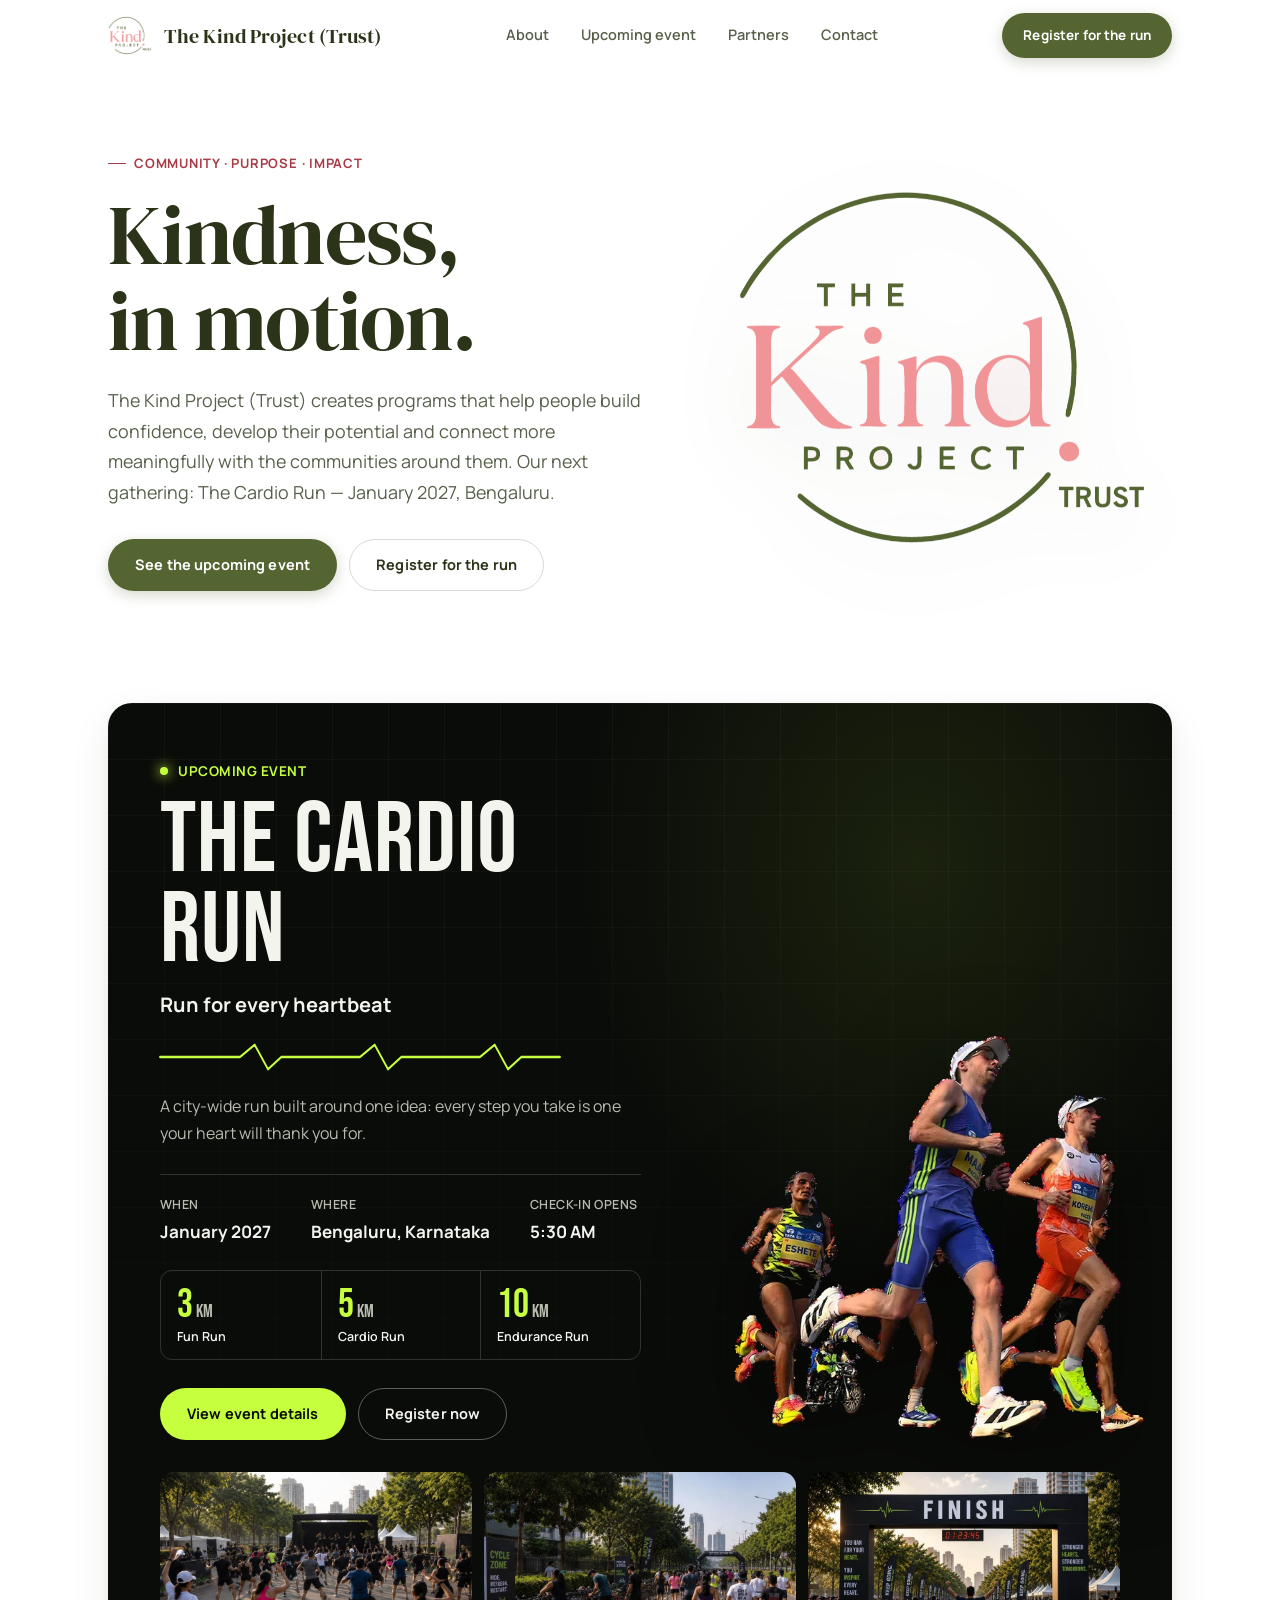
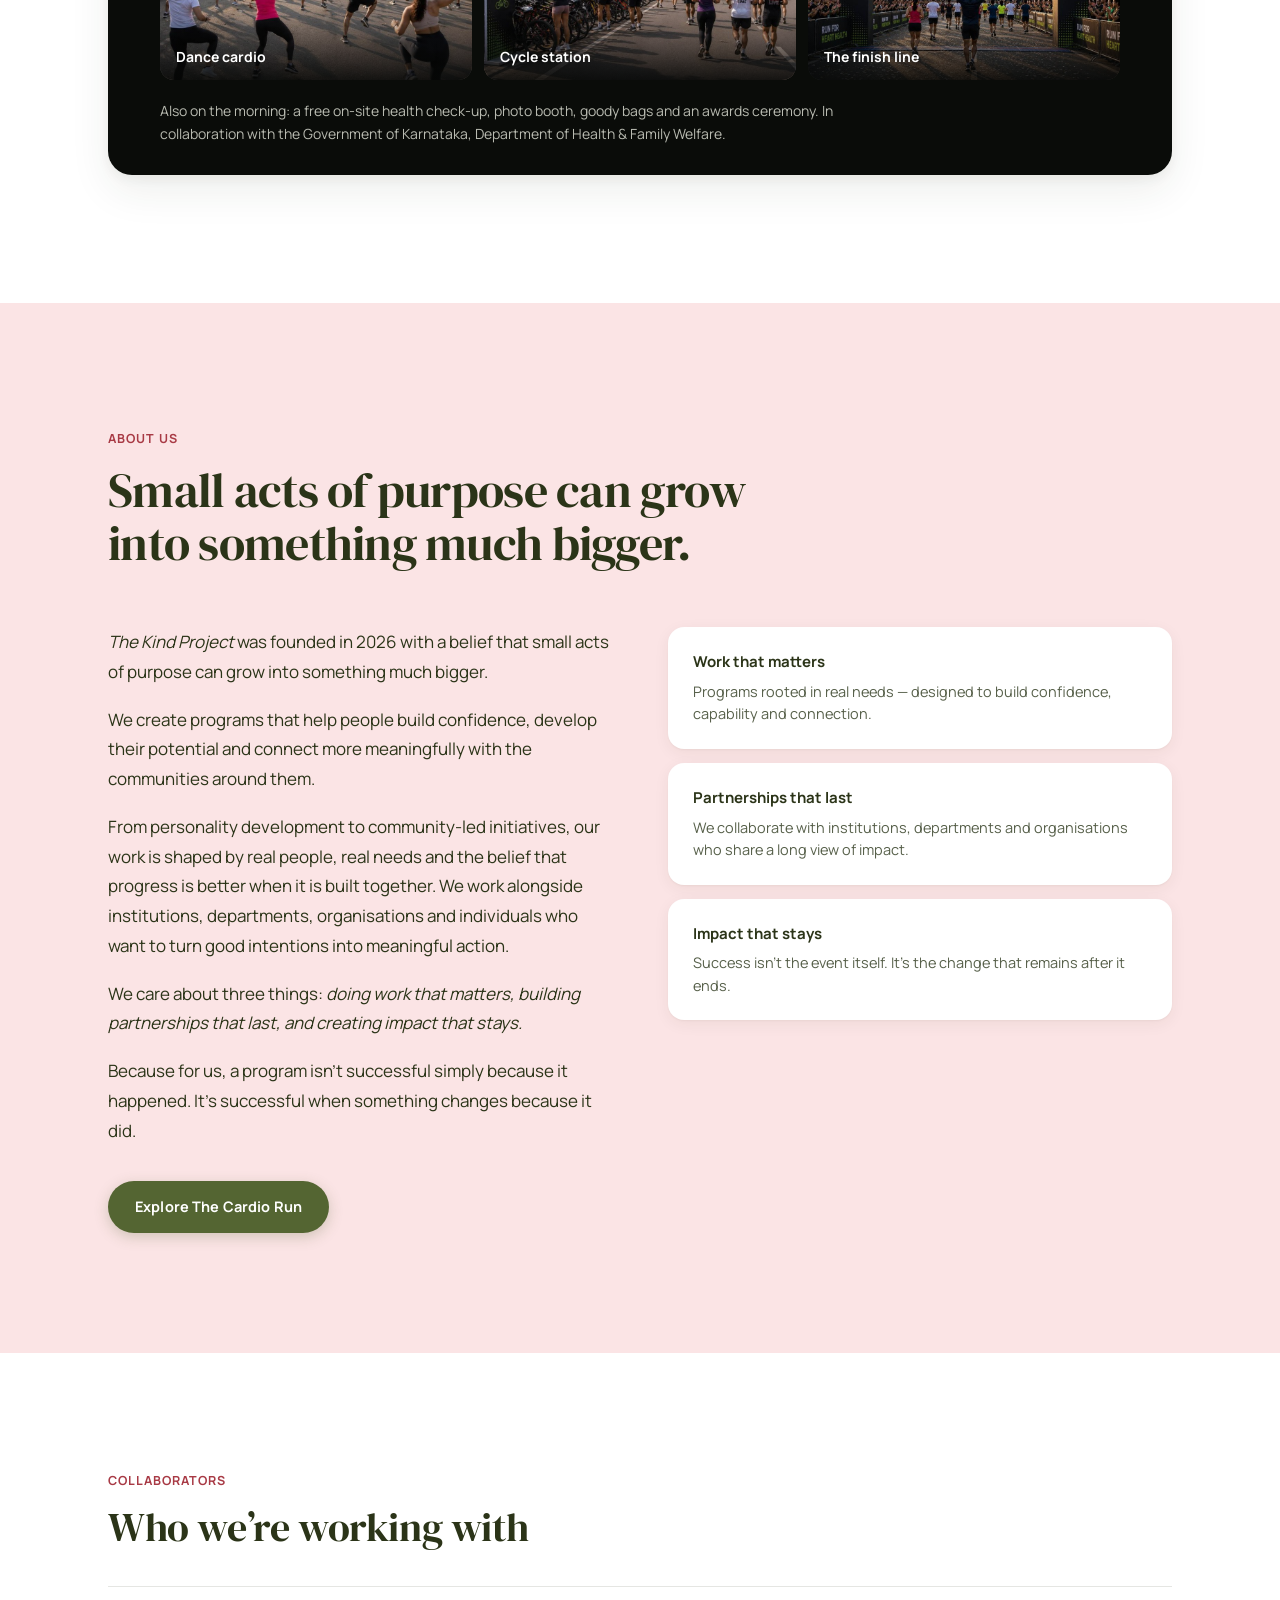
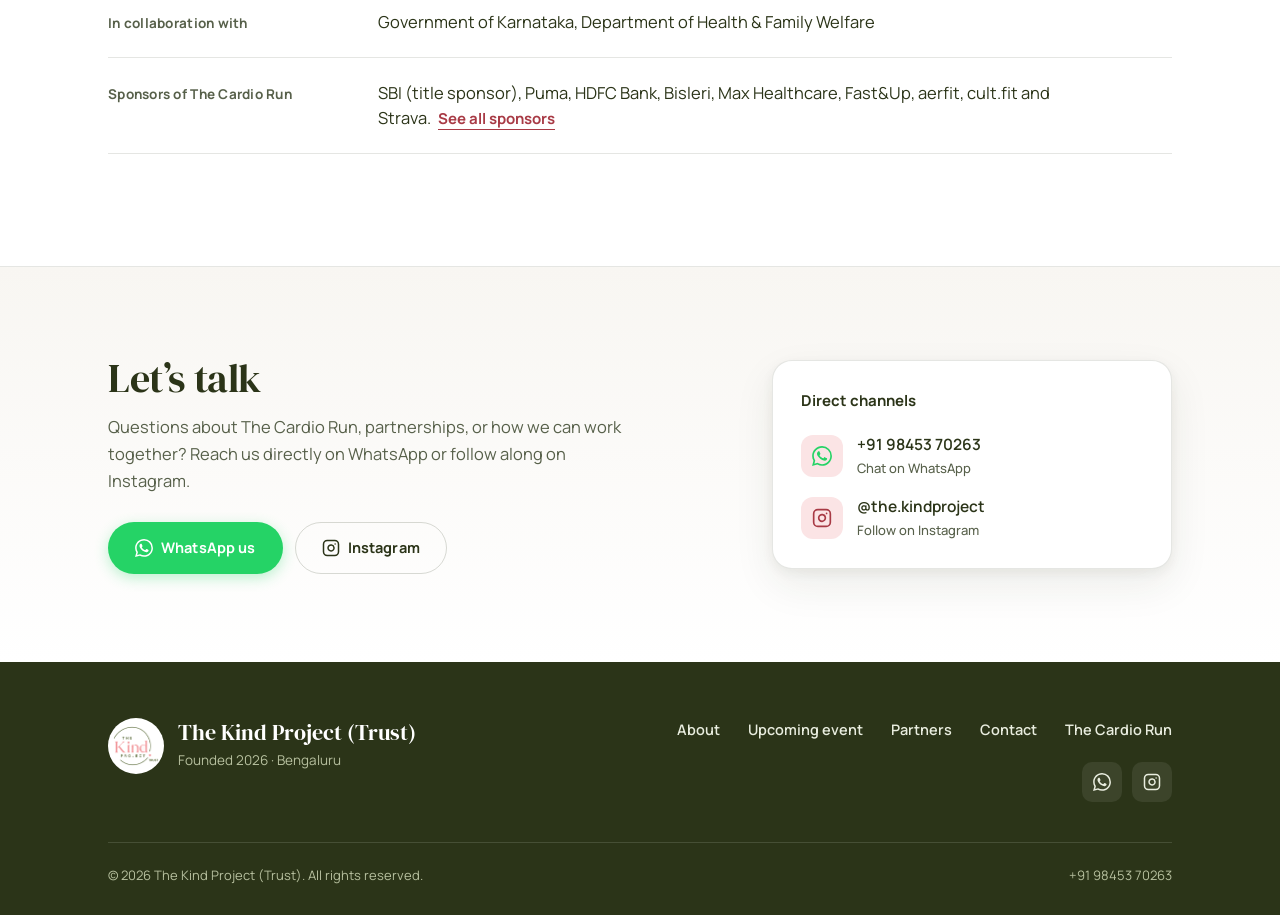
==== index.html @ 38b76a55 "Add files via upload" ====
<!doctype html>
<html lang="en">
<head>
<meta charset="utf-8">
<meta name="viewport" content="width=device-width, initial-scale=1">
<title>The Kind Project (Trust)</title>
<meta name="description" content="The Kind Project (Trust) — founded in 2026. We create programs that help people build confidence, develop their potential and connect more meaningfully with their communities. Upcoming: The Cardio Run, Bengaluru, January 2027.">
<link rel="icon" href="favicon.png" type="image/png">
<link rel="preconnect" href="https://fonts.googleapis.com">
<link rel="preconnect" href="https://fonts.gstatic.com" crossorigin>
<link href="https://fonts.googleapis.com/css2?family=Bebas+Neue&family=DM+Serif+Display&family=Manrope:wght@400;500;600;700;800&display=swap" rel="stylesheet">
<script>document.documentElement.classList.add('js');</script>
<style>
  :root{
    --white:#ffffff;
    --blush:#FBE4E5;
    --pink:#F19498;
    --rose:#A83A45;
    --olive:#546532;
    --olive-deep:#2B3418;
    --ink:#2B3418;
    --ink-soft:#57604A;
    --line:rgba(43,52,24,0.12);
    --line-strong:rgba(43,52,24,0.18);

    --night:#0A0C09;
    --lime:#C6FF3D;
    --night-ink:#F4F4EF;
    --night-dim:#B9BBB1;
    --night-line:rgba(244,244,239,0.16);

    --serif:'DM Serif Display', Georgia, 'Times New Roman', serif;
    --sans:'Manrope', -apple-system, BlinkMacSystemFont, 'Segoe UI', sans-serif;
    --display:'Bebas Neue', Impact, 'Arial Narrow', sans-serif;
    --maxw:1120px;
    --nav-h:72px;
    --ease:cubic-bezier(.16,.84,.3,1);
    --shadow-sm:0 1px 2px rgba(43,52,24,0.04), 0 4px 16px rgba(43,52,24,0.06);
    --shadow-md:0 4px 12px rgba(43,52,24,0.06), 0 16px 40px rgba(43,52,24,0.08);
  }

  *,*::before,*::after{ box-sizing:border-box; }
  html{ scroll-behavior:smooth; scroll-padding-top:calc(var(--nav-h) + 16px); }
  @media (prefers-reduced-motion: reduce){
    html{ scroll-behavior:auto; }
    *{ animation:none !important; transition-duration:0.01ms !important; }
  }
  body{
    margin:0; background:var(--white); color:var(--ink);
    font-family:var(--sans); font-size:16.5px; line-height:1.65;
    -webkit-font-smoothing:antialiased; overflow-x:hidden;
  }
  img{ max-width:100%; display:block; }
  a{ color:inherit; }
  h1,h2,h3,p,dl,dd,figure,ul{ margin:0; padding:0; }
  ul{ list-style:none; }
  :focus-visible{ outline:2.5px solid var(--rose); outline-offset:3px; border-radius:4px; }
  ::selection{ background:var(--pink); color:var(--olive-deep); }

  .wrap{ max-width:var(--maxw); margin:0 auto; padding:0 28px; }
  @media (max-width:640px){ .wrap{ padding:0 20px; } }

  .btn{
    display:inline-flex; align-items:center; justify-content:center; gap:8px;
    padding:13px 26px; border-radius:999px; border:1.5px solid transparent;
    font-family:var(--sans); font-weight:700; font-size:14.5px; letter-spacing:0.01em; text-decoration:none;
    cursor:pointer; transition:background .25s, color .25s, border-color .25s, transform .3s var(--ease), box-shadow .3s;
  }
  .btn:hover{ transform:translateY(-1.5px); }
  .btn-olive{ background:var(--olive); color:#fff; box-shadow:0 4px 14px rgba(84,101,50,0.25); }
  .btn-olive:hover{ background:var(--olive-deep); box-shadow:0 6px 20px rgba(43,52,24,0.28); }
  .btn-ghost{ border-color:var(--line-strong); color:var(--olive-deep); background:transparent; }
  .btn-ghost:hover{ background:var(--blush); border-color:var(--pink); }
  .btn-lime{ background:var(--lime); color:#0A0C09; }
  .btn-lime:hover{ background:#fff; }
  .btn-night-line{ border-color:rgba(244,244,239,0.35); color:var(--night-ink); }
  .btn-night-line:hover{ border-color:var(--lime); color:var(--lime); }

  .site-nav{
    position:sticky; top:0; z-index:50; height:var(--nav-h);
    background:rgba(255,255,255,0.86); backdrop-filter:blur(16px) saturate(1.4);
    -webkit-backdrop-filter:blur(16px) saturate(1.4);
    border-bottom:1px solid transparent; transition:border-color .3s, background .3s;
  }
  .site-nav.scrolled{
    border-bottom-color:var(--line);
    background:rgba(255,255,255,0.94);
  }
  .nav-row{ height:100%; display:flex; align-items:center; justify-content:space-between; gap:24px; }
  .brand{ display:flex; align-items:center; gap:12px; text-decoration:none; }
  .brand img{ width:44px; height:auto; }
  .brand span{ font-family:var(--serif); font-size:20px; line-height:1.1; color:var(--olive-deep); letter-spacing:0.005em; }
  .nav-links{ display:flex; align-items:center; gap:32px; }
  .nav-links a{
    font-size:14.5px; font-weight:600; text-decoration:none; color:var(--ink-soft);
    padding:6px 0; border-bottom:1.5px solid transparent; transition:color .2s, border-color .2s;
  }
  .nav-links a:hover{ color:var(--olive-deep); border-bottom-color:var(--pink); }
  .nav-row .btn{ padding:10px 20px; font-size:13.5px; }
  @media (max-width:860px){ .nav-links{ display:none; } }
  @media (max-width:480px){
    .hide-sm{ display:none; }
    .brand span{ font-size:17px; }
    .brand img{ width:38px; }
    .nav-row .btn{ padding:9px 16px; }
  }

  .hero{ padding:clamp(40px,6vw,72px) 0 clamp(64px,9vw,112px); }
  .hero-grid{ display:grid; grid-template-columns:1.08fr 0.92fr; gap:clamp(28px,5vw,64px); align-items:center; }
  .hero-eyebrow{
    display:inline-flex; align-items:center; gap:8px;
    font-size:13px; font-weight:700; letter-spacing:0.06em; text-transform:uppercase;
    color:var(--rose); margin-bottom:18px;
  }
  .hero-eyebrow::before{
    content:""; width:18px; height:1.5px; background:var(--rose); border-radius:1px;
  }
  .hero h1{
    font-family:var(--serif); font-weight:400; color:var(--olive-deep);
    font-size:clamp(48px,6.8vw,84px); line-height:1.02; letter-spacing:-0.02em;
  }
  .lede{ margin-top:22px; max-width:32em; font-size:clamp(16.5px,1.4vw,18.5px); color:var(--ink-soft); line-height:1.7; }
  .actions{ display:flex; flex-wrap:wrap; gap:12px; margin-top:32px; }
  .hero-mark{ display:flex; justify-content:center; }
  .hero-mark img{
    width:min(100%, 420px); height:auto;
    filter:drop-shadow(0 20px 40px rgba(43,52,24,0.12));
  }
  @media (max-width:860px){
    .hero-grid{ grid-template-columns:1fr; }
    .hero-mark{ justify-content:flex-start; margin-top:12px; }
    .hero-mark img{ width:min(72%, 300px); }
  }

  .upcoming{ padding-bottom:clamp(72px,10vw,128px); }
  .event{
    position:relative; isolation:isolate; overflow:hidden;
    background:var(--night); color:var(--night-ink); border-radius:24px;
    --pad:clamp(24px,4.2vw,52px);
    box-shadow:var(--shadow-md);
  }
  .event::after{
    content:""; position:absolute; z-index:-1; pointer-events:none;
    right:-8%; top:-24%; width:64%; height:78%;
    background:radial-gradient(closest-side, rgba(198,255,61,0.09), transparent);
  }
  .event::before{
    content:""; position:absolute; inset:0; z-index:-1; pointer-events:none;
    background-image:
      linear-gradient(rgba(244,244,239,0.04) 1px, transparent 1px),
      linear-gradient(90deg, rgba(244,244,239,0.04) 1px, transparent 1px);
    background-size:56px 56px;
    -webkit-mask-image:linear-gradient(180deg,#000,transparent 85%);
            mask-image:linear-gradient(180deg,#000,transparent 85%);
  }
  .event :focus-visible{ outline-color:var(--lime); }

  .event-top{ display:grid; grid-template-columns:1.1fr 0.9fr; padding-bottom:clamp(18px,2.8vw,32px); }
  .event-main{ padding:var(--pad) var(--pad) 0; position:relative; z-index:2; }
  .event-flag{
    display:inline-flex; align-items:center; gap:10px;
    font-weight:700; font-size:13.5px; letter-spacing:0.04em; text-transform:uppercase; color:var(--lime);
  }
  .event-flag::before{ content:""; width:8px; height:8px; border-radius:50%; background:var(--lime); box-shadow:0 0 12px 2px rgba(198,255,61,0.65); }
  .event h2{
    margin-top:14px;
    font-family:var(--display); font-weight:400; text-transform:uppercase;
    font-size:clamp(56px,8.2vw,100px); line-height:0.9; letter-spacing:0.01em; color:var(--night-ink);
  }
  .event h2 span{ display:block; }
  .event-tag{ margin-top:12px; font-weight:700; font-size:clamp(17px,1.8vw,20px); color:var(--night-ink); }

  .pulse{ display:block; width:min(100%, 400px); height:32px; margin:20px 0 20px; overflow:visible; }
  .pulse path{ fill:none; stroke:var(--lime); stroke-width:2.5; stroke-linecap:round; stroke-linejoin:round; }
  html.js .pulse path{ stroke-dasharray:900; stroke-dashoffset:900; }
  html.js .pulse.in-view path{ animation:draw 2.2s var(--ease) forwards; }
  @keyframes draw{ to{ stroke-dashoffset:0; } }

  .event-desc{ max-width:30em; color:var(--night-dim); font-size:16px; line-height:1.65; }

  .facts{ display:flex; flex-wrap:wrap; gap:12px 40px; margin-top:28px; padding-top:20px; border-top:1px solid var(--night-line); }
  .facts dt{ font-size:12.5px; font-weight:600; letter-spacing:0.03em; text-transform:uppercase; color:var(--night-dim); }
  .facts dd{ font-size:17px; font-weight:700; color:var(--night-ink); margin-top:2px; }

  .distances{ display:grid; grid-template-columns:repeat(3,1fr); margin-top:24px; border:1px solid var(--night-line); border-radius:12px; overflow:hidden; }
  .distances li{ padding:14px 16px 12px; border-left:1px solid var(--night-line); }
  .distances li:first-child{ border-left:0; }
  .distances b{ font-family:var(--display); font-weight:400; font-size:40px; line-height:1; color:var(--lime); }
  .distances b small{ font-size:18px; margin-left:3px; color:var(--night-dim); }
  .distances span{ display:block; font-size:12.5px; font-weight:600; color:var(--night-ink); margin-top:2px; }

  .event .actions{ margin-top:28px; }

  .event-runners{ position:relative; align-self:end; justify-self:end; width:100%; max-width:560px; z-index:1; padding-right:clamp(10px,2.2vw,28px); }
  .event-runners img{ width:100%; height:auto; filter:drop-shadow(0 24px 44px rgba(0,0,0,0.55)); }

  .event-tiles{ display:grid; grid-template-columns:repeat(3,1fr); gap:12px; padding:0 var(--pad); position:relative; z-index:2; }
  .tile{ position:relative; border-radius:14px; overflow:hidden; aspect-ratio:3/2; background:#1a1d16; }
  .tile img{ width:100%; height:100%; object-fit:cover; transition:transform .7s var(--ease); }
  .tile:hover img{ transform:scale(1.04); }
  .tile figcaption{
    position:absolute; left:0; right:0; bottom:0; padding:36px 16px 12px;
    background:linear-gradient(0deg, rgba(6,7,6,0.88), rgba(6,7,6,0));
    font-weight:700; font-size:14px; color:#fff;
  }
  .event-note{ padding:20px var(--pad) 30px; color:var(--night-dim); font-size:14px; max-width:58em; line-height:1.6; }

  @media (max-width:900px){
    .event-top{ grid-template-columns:1fr; }
    .event-runners{ justify-self:center; max-width:440px; margin-top:-6px; }
  }
  @media (max-width:720px){
    .event{ border-radius:20px; }
    .event-tiles{ grid-template-columns:1fr; }
    .tile{ aspect-ratio:16/9; }
    .distances b{ font-size:34px; }
    .distances li{ padding:12px 10px 10px; }
  }

  .about{ background:var(--blush); padding:clamp(72px,10vw,120px) 0; }
  .about-header{ max-width:42em; margin-bottom:clamp(40px,5vw,56px); }
  .about-label{
    display:inline-block; font-size:12.5px; font-weight:700; letter-spacing:0.08em;
    text-transform:uppercase; color:var(--rose); margin-bottom:14px;
  }
  .about h2{
    font-family:var(--serif); font-weight:400; color:var(--olive-deep);
    font-size:clamp(32px,4.2vw,48px); line-height:1.12; letter-spacing:-0.015em;
  }
  .about-body{ display:grid; grid-template-columns:1fr 1fr; gap:clamp(28px,5vw,56px); }
  .about-copy p{ color:var(--ink); font-size:17px; line-height:1.75; max-width:36em; }
  .about-copy p + p{ margin-top:18px; }
  .about-copy em{ font-style:italic; color:var(--olive-deep); }
  .about-values{ display:flex; flex-direction:column; gap:14px; }
  .value-card{
    background:var(--white); border-radius:16px; padding:22px 24px;
    box-shadow:var(--shadow-sm); border:1px solid rgba(255,255,255,0.8);
    transition:box-shadow .3s, transform .3s var(--ease);
  }
  .value-card:hover{ box-shadow:var(--shadow-md); transform:translateY(-2px); }
  .value-card strong{
    display:block; font-size:15px; font-weight:700; color:var(--olive-deep); margin-bottom:6px;
  }
  .value-card p{ font-size:14.5px; color:var(--ink-soft); line-height:1.55; margin:0; }
  .about-cta{ margin-top:36px; }
  @media (max-width:800px){
    .about-body{ grid-template-columns:1fr; }
  }

  .partners{ padding:clamp(72px,10vw,112px) 0; }
  .partners-label{
    display:inline-block; font-size:12.5px; font-weight:700; letter-spacing:0.08em;
    text-transform:uppercase; color:var(--rose); margin-bottom:12px;
  }
  .partners h2{
    font-family:var(--serif); font-weight:400; font-size:clamp(28px,3.4vw,40px);
    line-height:1.15; color:var(--olive-deep); letter-spacing:-0.01em;
  }
  .partner-list{ margin-top:36px; border-top:1px solid var(--line); }
  .partner-row{
    display:grid; grid-template-columns:minmax(160px, 0.3fr) 1fr;
    gap:12px 32px; padding:22px 0; border-bottom:1px solid var(--line);
  }
  .partner-row dt{ font-weight:700; color:var(--ink-soft); font-size:13.5px; padding-top:3px; letter-spacing:0.02em; }
  .partner-row dd{ font-size:16.5px; color:var(--ink); max-width:42em; line-height:1.55; }
  .partner-row .text-link{ margin-top:0; margin-left:4px; font-size:15px; }
  @media (max-width:640px){ .partner-row{ grid-template-columns:1fr; gap:4px; } }

  .contact{
    background:linear-gradient(180deg, #f8f6f2 0%, var(--white) 100%);
    padding:clamp(56px,8vw,88px) 0;
    border-top:1px solid var(--line);
  }
  .contact-inner{
    display:grid; grid-template-columns:1.2fr 0.8fr; gap:clamp(32px,5vw,64px);
    align-items:center;
  }
  .contact h2{
    font-family:var(--serif); font-weight:400; font-size:clamp(28px,3.4vw,40px);
    line-height:1.15; color:var(--olive-deep); letter-spacing:-0.01em;
  }
  .contact p{ margin-top:12px; color:var(--ink-soft); font-size:16.5px; max-width:32em; }
  .contact-actions{ display:flex; flex-wrap:wrap; gap:12px; margin-top:28px; }
  .btn-whatsapp{
    background:#25D366; color:#fff; box-shadow:0 4px 14px rgba(37,211,102,0.3);
  }
  .btn-whatsapp:hover{ background:#1ebe57; box-shadow:0 6px 18px rgba(37,211,102,0.35); }
  .btn-ig{
    background:transparent; border-color:var(--line-strong); color:var(--olive-deep);
  }
  .btn-ig:hover{ background:var(--blush); border-color:var(--pink); }
  .contact-card{
    background:var(--white); border-radius:20px; padding:28px 28px 26px;
    box-shadow:var(--shadow-md); border:1px solid var(--line);
  }
  .contact-card h3{ font-size:15px; font-weight:700; color:var(--olive-deep); margin-bottom:18px; }
  .contact-links{ display:flex; flex-direction:column; gap:14px; }
  .contact-links a{
    display:flex; align-items:center; gap:14px; text-decoration:none;
    font-size:15.5px; font-weight:600; color:var(--ink); transition:color .2s;
  }
  .contact-links a:hover{ color:var(--rose); }
  .contact-icon{
    width:42px; height:42px; border-radius:12px; display:grid; place-items:center;
    flex:none; background:var(--blush);
  }
  .contact-icon svg{ width:20px; height:20px; }
  .contact-links small{ display:block; font-size:13px; font-weight:500; color:var(--ink-soft); margin-top:1px; }
  @media (max-width:800px){
    .contact-inner{ grid-template-columns:1fr; }
  }

  .site-foot{ background:var(--olive-deep); color:#E9EDDF; padding:56px 0 28px; }
  .foot-top{ display:flex; justify-content:space-between; align-items:flex-start; gap:36px; flex-wrap:wrap; }
  .foot-id{ display:flex; align-items:center; gap:14px; text-decoration:none; }
  .foot-id .badge{
    width:56px; height:56px; border-radius:50%; background:#fff;
    display:grid; place-items:center; padding:5px; flex:none;
  }
  .foot-id .badge img{ width:100%; height:100%; object-fit:contain; }
  .foot-id strong{ display:block; font-family:var(--serif); font-weight:400; font-size:22px; line-height:1.15; color:#fff; }
  .foot-id small{ font-size:13.5px; color:#B7C09F; }
  .foot-right{ display:flex; flex-direction:column; align-items:flex-end; gap:20px; }
  .foot-links{ display:flex; flex-wrap:wrap; gap:8px 28px; justify-content:flex-end; }
  .foot-links a{ font-size:14.5px; font-weight:600; text-decoration:none; color:#E9EDDF; transition:color .2s; }
  .foot-links a:hover{ color:var(--pink); }
  .foot-social{ display:flex; gap:10px; }
  .foot-social a{
    width:40px; height:40px; border-radius:10px; display:grid; place-items:center;
    background:rgba(255,255,255,0.08); color:#E9EDDF; transition:background .2s, color .2s;
  }
  .foot-social a:hover{ background:rgba(255,255,255,0.16); color:#fff; }
  .foot-social svg{ width:18px; height:18px; }
  .site-foot :focus-visible{ outline-color:var(--pink); }
  .foot-base{
    margin-top:40px; padding-top:22px; border-top:1px solid rgba(233,237,223,0.14);
    display:flex; justify-content:space-between; align-items:center; flex-wrap:wrap; gap:12px;
    font-size:13px; color:#B7C09F;
  }
  .foot-base a{ color:#B7C09F; text-decoration:none; }
  .foot-base a:hover{ color:#E9EDDF; }
  @media (max-width:640px){
    .foot-right{ align-items:flex-start; }
    .foot-links{ justify-content:flex-start; }
  }
</style>
</head>
<body>

<header class="site-nav" id="siteNav">
  <div class="wrap nav-row">
    <a class="brand" href="#top" aria-label="The Kind Project (Trust), back to top">
      <img src="logo.png" alt="" width="744" height="649">
      <span>The Kind Project (Trust)</span>
    </a>
    <nav class="nav-links" aria-label="Main">
      <a href="#about">About</a>
      <a href="#upcoming">Upcoming event</a>
      <a href="#partners">Partners</a>
      <a href="#contact">Contact</a>
    </nav>
    <a class="btn btn-olive" href="cardio-run.html#register"><span>Register<span class="hide-sm"> for the run</span></span></a>
  </div>
</header>

<main id="top">

<section class="hero">
  <div class="wrap hero-grid">
    <div class="hero-copy">
      <p class="hero-eyebrow">Community · Purpose · Impact</p>
      <h1>Kindness,<br>in motion.</h1>
      <p class="lede">The Kind Project (Trust) creates programs that help people build confidence, develop their potential and connect more meaningfully with the communities around them. Our next gathering: The Cardio Run — January 2027, Bengaluru.</p>
      <div class="actions">
        <a class="btn btn-olive" href="#upcoming">See the upcoming event</a>
        <a class="btn btn-ghost" href="cardio-run.html#register">Register for the run</a>
      </div>
    </div>
    <div class="hero-mark">
      <img src="logo.png" alt="The Kind Project (Trust) logo" width="744" height="649">
    </div>
  </div>
</section>

<section class="upcoming" id="upcoming" aria-labelledby="upcoming-title">
  <div class="wrap">
    <article class="event">
      <div class="event-top">
        <div class="event-main">
          <p class="event-flag">Upcoming event</p>
          <h2 id="upcoming-title"><span>The Cardio</span><span>Run</span></h2>
          <p class="event-tag">Run for every heartbeat</p>

          <svg class="pulse" id="pulse" viewBox="0 0 600 34" preserveAspectRatio="none" aria-hidden="true">
            <path d="M0,17 L120,17 L142,4 L162,30 L182,17 L300,17 L322,4 L342,30 L362,17 L480,17 L502,4 L522,30 L542,17 L600,17"/>
          </svg>

          <p class="event-desc">A city-wide run built around one idea: every step you take is one your heart will thank you for.</p>

          <dl class="facts">
            <div><dt>When</dt><dd>January 2027</dd></div>
            <div><dt>Where</dt><dd>Bengaluru, Karnataka</dd></div>
            <div><dt>Check-in opens</dt><dd>5:30 AM</dd></div>
          </dl>

          <ul class="distances" aria-label="Run distances">
            <li><b>3<small>km</small></b><span>Fun Run</span></li>
            <li><b>5<small>km</small></b><span>Cardio Run</span></li>
            <li><b>10<small>km</small></b><span>Endurance Run</span></li>
          </ul>

          <div class="actions">
            <a class="btn btn-lime" href="cardio-run.html">View event details</a>
            <a class="btn btn-night-line" href="cardio-run.html#register">Register now</a>
          </div>
        </div>

        <div class="event-runners">
          <img src="runners.webp" alt="Runners mid-stride at The Cardio Run" width="749" height="564">
        </div>
      </div>

      <div class="event-tiles">
        <figure class="tile"><img src="moment-dance.jpg" alt="Crowd doing a dance cardio session before the flag-off" loading="lazy"><figcaption>Dance cardio</figcaption></figure>
        <figure class="tile"><img src="moment-cycle.jpg" alt="Runners passing the cycle station on the route" loading="lazy"><figcaption>Cycle station</figcaption></figure>
        <figure class="tile"><img src="moment-finish.jpg" alt="Runners approaching the finish arch" loading="lazy"><figcaption>The finish line</figcaption></figure>
      </div>
      <p class="event-note">Also on the morning: a free on-site health check-up, photo booth, goody bags and an awards ceremony. In collaboration with the Government of Karnataka, Department of Health &amp; Family Welfare.</p>
    </article>
  </div>
</section>

<section class="about" id="about">
  <div class="wrap">
    <div class="about-header">
      <p class="about-label">About us</p>
      <h2>Small acts of purpose can grow into something much bigger.</h2>
    </div>

    <div class="about-body">
      <div class="about-copy">
        <p><em>The Kind Project</em> was founded in 2026 with a belief that small acts of purpose can grow into something much bigger.</p>
        <p>We create programs that help people build confidence, develop their potential and connect more meaningfully with the communities around them.</p>
        <p>From personality development to community-led initiatives, our work is shaped by real people, real needs and the belief that progress is better when it is built together. We work alongside institutions, departments, organisations and individuals who want to turn good intentions into meaningful action.</p>
        <p>We care about three things: <em>doing work that matters, building partnerships that last, and creating impact that stays.</em></p>
        <p>Because for us, a program isn’t successful simply because it happened. It’s successful when something changes because it did.</p>
        <div class="about-cta">
          <a class="btn btn-olive" href="cardio-run.html">Explore The Cardio Run</a>
        </div>
      </div>

      <div class="about-values" aria-label="What we care about">
        <div class="value-card">
          <strong>Work that matters</strong>
          <p>Programs rooted in real needs — designed to build confidence, capability and connection.</p>
        </div>
        <div class="value-card">
          <strong>Partnerships that last</strong>
          <p>We collaborate with institutions, departments and organisations who share a long view of impact.</p>
        </div>
        <div class="value-card">
          <strong>Impact that stays</strong>
          <p>Success isn’t the event itself. It’s the change that remains after it ends.</p>
        </div>
      </div>
    </div>
  </div>
</section>

<section class="partners" id="partners">
  <div class="wrap">
    <p class="partners-label">Collaborators</p>
    <h2>Who we’re working with</h2>
    <dl class="partner-list">
      <div class="partner-row">
        <dt>In collaboration with</dt>
        <dd>Government of Karnataka, Department of Health &amp; Family Welfare</dd>
      </div>
      <div class="partner-row">
        <dt>Sponsors of The Cardio Run</dt>
        <dd>SBI (title sponsor), Puma, HDFC Bank, Bisleri, Max Healthcare, Fast&amp;Up, aerfit, cult.fit and Strava. <a class="text-link" style="margin-top:0; margin-left:4px; font-weight:700; color:var(--rose); text-decoration:none; border-bottom:1.5px solid currentColor;" href="cardio-run.html#sponsors">See all sponsors</a></dd>
      </div>
    </dl>
  </div>
</section>

<section class="contact" id="contact">
  <div class="wrap contact-inner">
    <div>
      <h2>Let’s talk</h2>
      <p>Questions about The Cardio Run, partnerships, or how we can work together? Reach us directly on WhatsApp or follow along on Instagram.</p>
      <div class="contact-actions">
        <a class="btn btn-whatsapp" href="https://wa.me/919845370263" target="_blank" rel="noopener noreferrer">
          <svg width="18" height="18" viewBox="0 0 24 24" fill="currentColor" aria-hidden="true"><path d="M17.472 14.382c-.297-.149-1.758-.867-2.03-.967-.273-.099-.471-.148-.67.15-.197.297-.767.966-.94 1.164-.173.199-.347.223-.644.075-.297-.15-1.255-.463-2.39-1.475-.883-.788-1.48-1.761-1.653-2.059-.173-.297-.018-.458.13-.606.134-.133.298-.347.446-.52.149-.174.198-.298.298-.497.099-.198.05-.371-.025-.52-.075-.149-.669-1.612-.916-2.207-.242-.579-.487-.5-.669-.51-.173-.008-.371-.01-.57-.01-.198 0-.52.074-.792.372-.272.297-1.04 1.016-1.04 2.479 0 1.462 1.065 2.875 1.213 3.074.149.198 2.096 3.2 5.077 4.487.709.306 1.262.489 1.694.625.712.227 1.36.195 1.871.118.571-.085 1.758-.719 2.006-1.413.248-.694.248-1.289.173-1.413-.074-.124-.272-.198-.57-.347m-5.421 7.403h-.004a9.87 9.87 0 01-5.031-1.378l-.361-.214-3.741.982.998-3.648-.235-.374a9.86 9.86 0 01-1.51-5.26c.001-5.45 4.436-9.884 9.888-9.884 2.64 0 5.122 1.03 6.988 2.898a9.825 9.825 0 012.893 6.994c-.003 5.45-4.435 9.884-9.885 9.884m8.413-18.297A11.815 11.815 0 0012.05 0C5.495 0 .16 5.335.157 11.892c0 2.096.547 4.142 1.588 5.945L.057 24l6.305-1.654a11.882 11.882 0 005.683 1.448h.005c6.554 0 11.89-5.335 11.893-11.893a11.821 11.821 0 00-3.48-8.413z"/></svg>
          WhatsApp us
        </a>
        <a class="btn btn-ig" href="https://instagram.com/the.kindproject" target="_blank" rel="noopener noreferrer">
          <svg width="18" height="18" viewBox="0 0 24 24" fill="none" stroke="currentColor" stroke-width="2" stroke-linecap="round" stroke-linejoin="round" aria-hidden="true"><rect x="2" y="2" width="20" height="20" rx="5" ry="5"/><path d="M16 11.37A4 4 0 1 1 12.63 8 4 4 0 0 1 16 11.37z"/><line x1="17.5" y1="6.5" x2="17.51" y2="6.5"/></svg>
          Instagram
        </a>
      </div>
    </div>

    <div class="contact-card">
      <h3>Direct channels</h3>
      <div class="contact-links">
        <a href="https://wa.me/919845370263" target="_blank" rel="noopener noreferrer">
          <span class="contact-icon" aria-hidden="true">
            <svg viewBox="0 0 24 24" fill="#25D366"><path d="M17.472 14.382c-.297-.149-1.758-.867-2.03-.967-.273-.099-.471-.148-.67.15-.197.297-.767.966-.94 1.164-.173.199-.347.223-.644.075-.297-.15-1.255-.463-2.39-1.475-.883-.788-1.48-1.761-1.653-2.059-.173-.297-.018-.458.13-.606.134-.133.298-.347.446-.52.149-.174.198-.298.298-.497.099-.198.05-.371-.025-.52-.075-.149-.669-1.612-.916-2.207-.242-.579-.487-.5-.669-.51-.173-.008-.371-.01-.57-.01-.198 0-.52.074-.792.372-.272.297-1.04 1.016-1.04 2.479 0 1.462 1.065 2.875 1.213 3.074.149.198 2.096 3.2 5.077 4.487.709.306 1.262.489 1.694.625.712.227 1.36.195 1.871.118.571-.085 1.758-.719 2.006-1.413.248-.694.248-1.289.173-1.413-.074-.124-.272-.198-.57-.347m-5.421 7.403h-.004a9.87 9.87 0 01-5.031-1.378l-.361-.214-3.741.982.998-3.648-.235-.374a9.86 9.86 0 01-1.51-5.26c.001-5.45 4.436-9.884 9.888-9.884 2.64 0 5.122 1.03 6.988 2.898a9.825 9.825 0 012.893 6.994c-.003 5.45-4.435 9.884-9.885 9.884m8.413-18.297A11.815 11.815 0 0012.05 0C5.495 0 .16 5.335.157 11.892c0 2.096.547 4.142 1.588 5.945L.057 24l6.305-1.654a11.882 11.882 0 005.683 1.448h.005c6.554 0 11.89-5.335 11.893-11.893a11.821 11.821 0 00-3.48-8.413z"/></svg>
          </span>
          <span>+91 98453 70263<small>Chat on WhatsApp</small></span>
        </a>
        <a href="https://instagram.com/the.kindproject" target="_blank" rel="noopener noreferrer">
          <span class="contact-icon" aria-hidden="true">
            <svg viewBox="0 0 24 24" fill="none" stroke="#A83A45" stroke-width="2" stroke-linecap="round" stroke-linejoin="round"><rect x="2" y="2" width="20" height="20" rx="5" ry="5"/><path d="M16 11.37A4 4 0 1 1 12.63 8 4 4 0 0 1 16 11.37z"/><line x1="17.5" y1="6.5" x2="17.51" y2="6.5"/></svg>
          </span>
          <span>@the.kindproject<small>Follow on Instagram</small></span>
        </a>
      </div>
    </div>
  </div>
</section>

</main>

<footer class="site-foot">
  <div class="wrap">
    <div class="foot-top">
      <a class="foot-id" href="#top">
        <span class="badge"><img src="logo.png" alt="The Kind Project (Trust) logo"></span>
        <span><strong>The Kind Project (Trust)</strong><small>Founded 2026 · Bengaluru</small></span>
      </a>
      <div class="foot-right">
        <nav class="foot-links" aria-label="Footer">
          <a href="#about">About</a>
          <a href="#upcoming">Upcoming event</a>
          <a href="#partners">Partners</a>
          <a href="#contact">Contact</a>
          <a href="cardio-run.html">The Cardio Run</a>
        </nav>
        <div class="foot-social">
          <a href="https://wa.me/919845370263" target="_blank" rel="noopener noreferrer" aria-label="WhatsApp">
            <svg viewBox="0 0 24 24" fill="currentColor"><path d="M17.472 14.382c-.297-.149-1.758-.867-2.03-.967-.273-.099-.471-.148-.67.15-.197.297-.767.966-.94 1.164-.173.199-.347.223-.644.075-.297-.15-1.255-.463-2.39-1.475-.883-.788-1.48-1.761-1.653-2.059-.173-.297-.018-.458.13-.606.134-.133.298-.347.446-.52.149-.174.198-.298.298-.497.099-.198.05-.371-.025-.52-.075-.149-.669-1.612-.916-2.207-.242-.579-.487-.5-.669-.51-.173-.008-.371-.01-.57-.01-.198 0-.52.074-.792.372-.272.297-1.04 1.016-1.04 2.479 0 1.462 1.065 2.875 1.213 3.074.149.198 2.096 3.2 5.077 4.487.709.306 1.262.489 1.694.625.712.227 1.36.195 1.871.118.571-.085 1.758-.719 2.006-1.413.248-.694.248-1.289.173-1.413-.074-.124-.272-.198-.57-.347m-5.421 7.403h-.004a9.87 9.87 0 01-5.031-1.378l-.361-.214-3.741.982.998-3.648-.235-.374a9.86 9.86 0 01-1.51-5.26c.001-5.45 4.436-9.884 9.888-9.884 2.64 0 5.122 1.03 6.988 2.898a9.825 9.825 0 012.893 6.994c-.003 5.45-4.435 9.884-9.885 9.884m8.413-18.297A11.815 11.815 0 0012.05 0C5.495 0 .16 5.335.157 11.892c0 2.096.547 4.142 1.588 5.945L.057 24l6.305-1.654a11.882 11.882 0 005.683 1.448h.005c6.554 0 11.89-5.335 11.893-11.893a11.821 11.821 0 00-3.48-8.413z"/></svg>
          </a>
          <a href="https://instagram.com/the.kindproject" target="_blank" rel="noopener noreferrer" aria-label="Instagram">
            <svg viewBox="0 0 24 24" fill="none" stroke="currentColor" stroke-width="2" stroke-linecap="round" stroke-linejoin="round"><rect x="2" y="2" width="20" height="20" rx="5" ry="5"/><path d="M16 11.37A4 4 0 1 1 12.63 8 4 4 0 0 1 16 11.37z"/><line x1="17.5" y1="6.5" x2="17.51" y2="6.5"/></svg>
          </a>
        </div>
      </div>
    </div>
    <div class="foot-base">
      <span>© <span id="year">2026</span> The Kind Project (Trust). All rights reserved.</span>
      <a href="https://wa.me/919845370263" target="_blank" rel="noopener noreferrer">+91 98453 70263</a>
    </div>
  </div>
</footer>

<script>
(function(){
  var nav = document.getElementById('siteNav');
  function onScroll(){ nav.classList.toggle('scrolled', (window.scrollY || document.documentElement.scrollTop) > 8); }
  window.addEventListener('scroll', onScroll, {passive:true}); onScroll();

  document.getElementById('year').textContent = new Date().getFullYear();

  var pulse = document.getElementById('pulse');
  if ('IntersectionObserver' in window){
    var io = new IntersectionObserver(function(entries){
      entries.forEach(function(e){ if(e.isIntersecting){ pulse.classList.add('in-view'); io.disconnect(); } });
    }, {threshold:0.4});
    io.observe(pulse);
  } else { pulse.classList.add('in-view'); }
})();
</script>
</body>
</html>
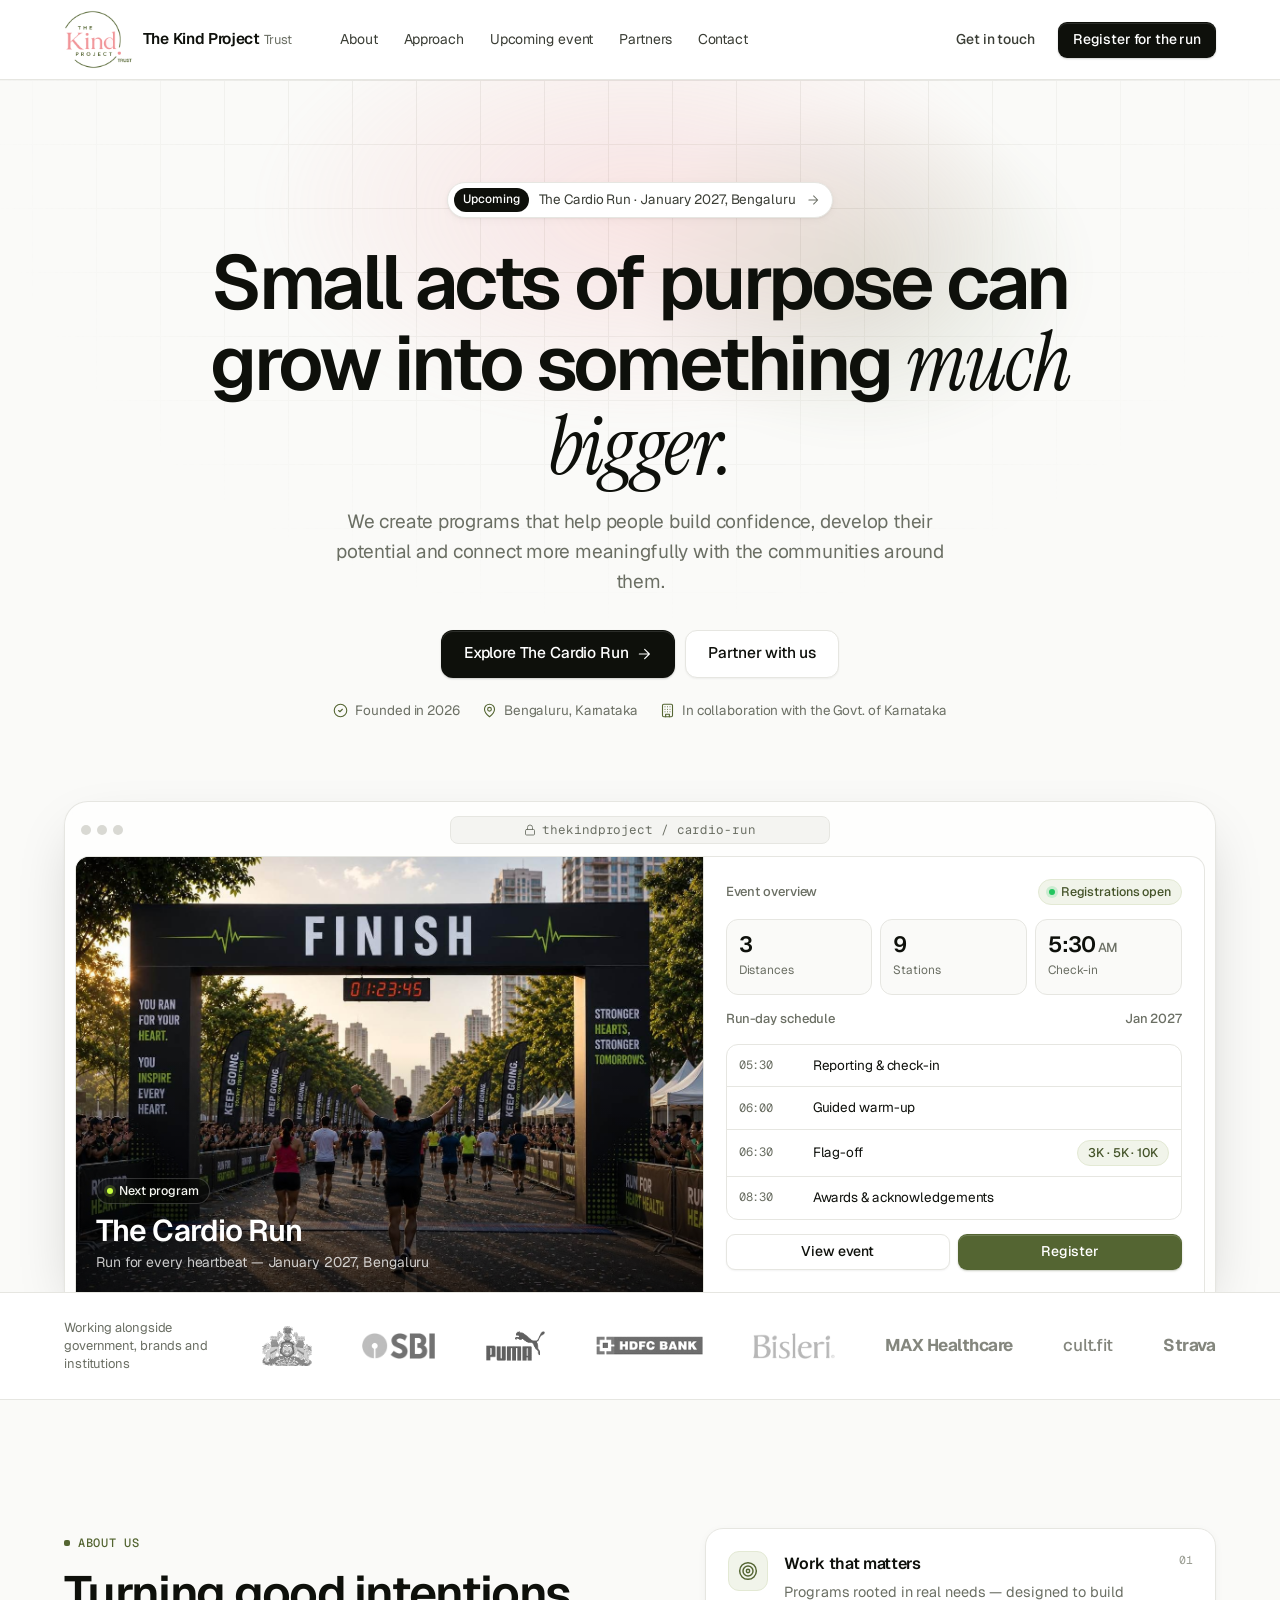
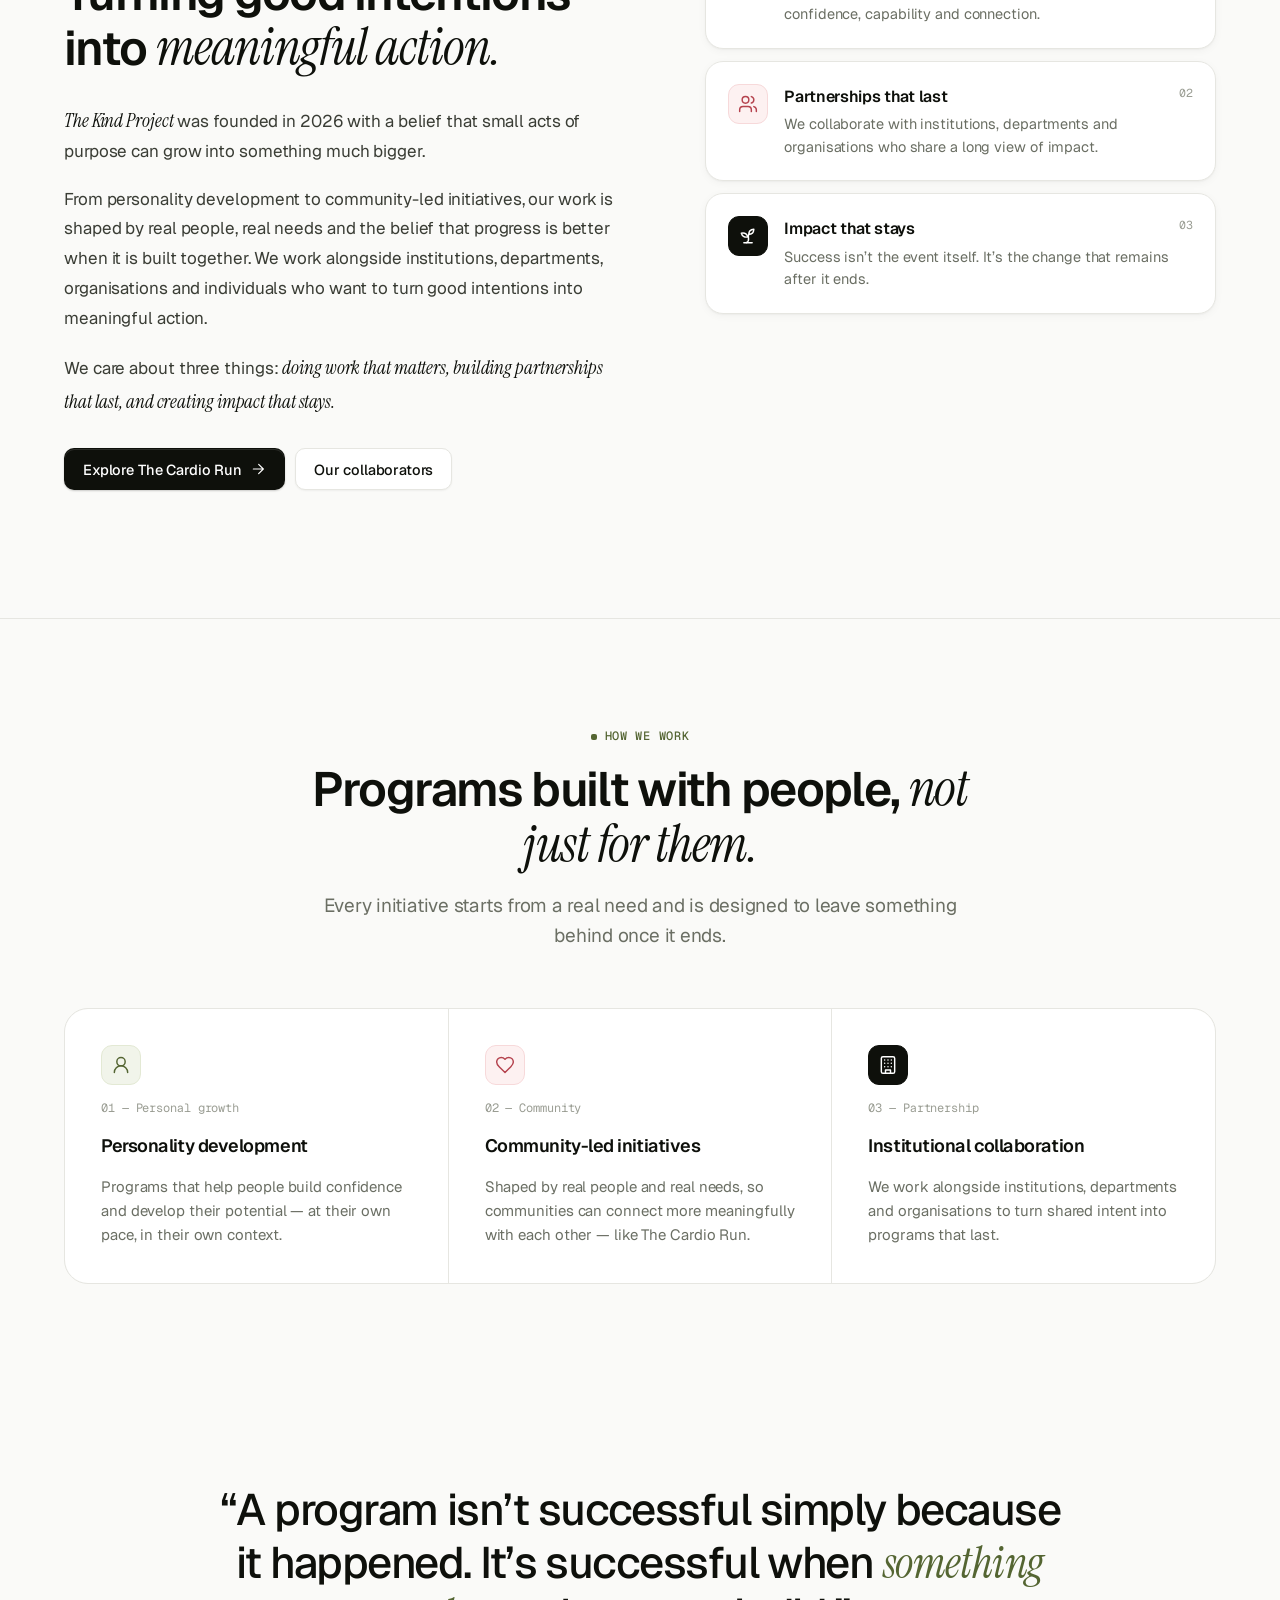
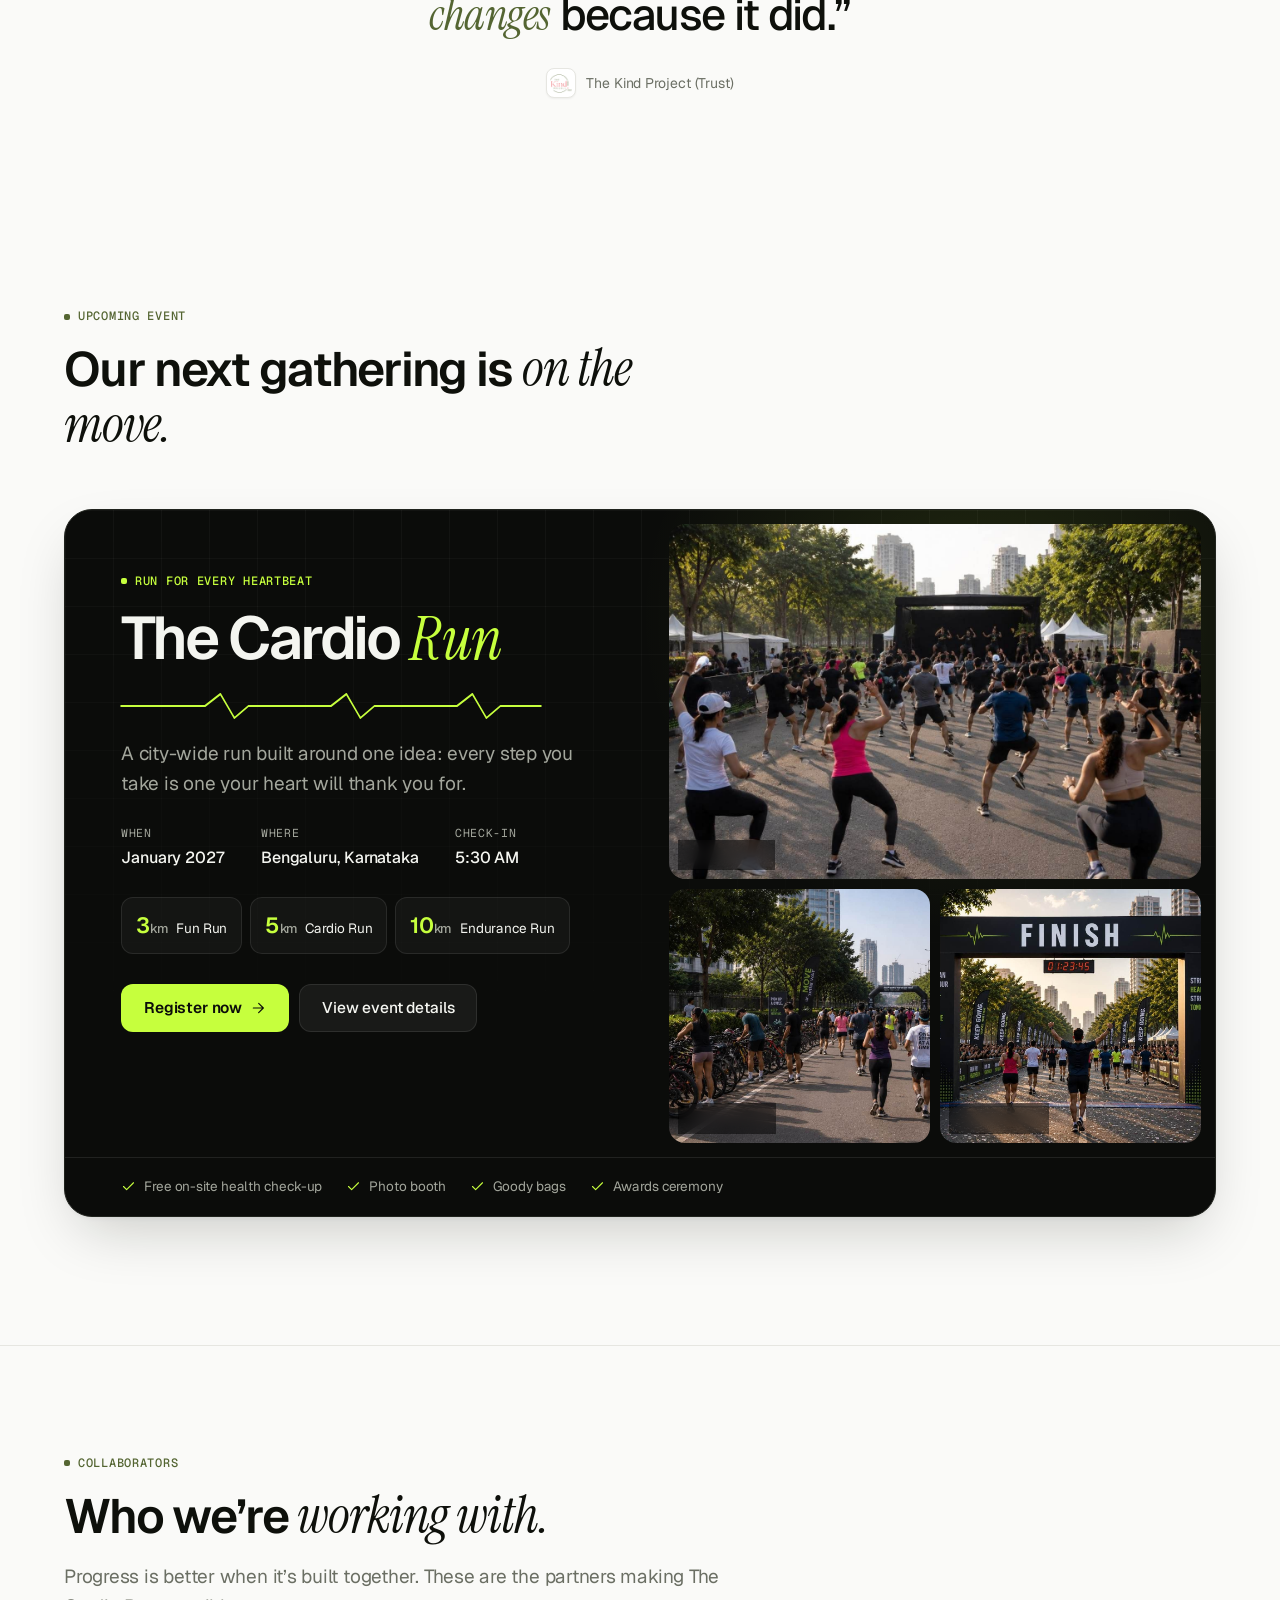
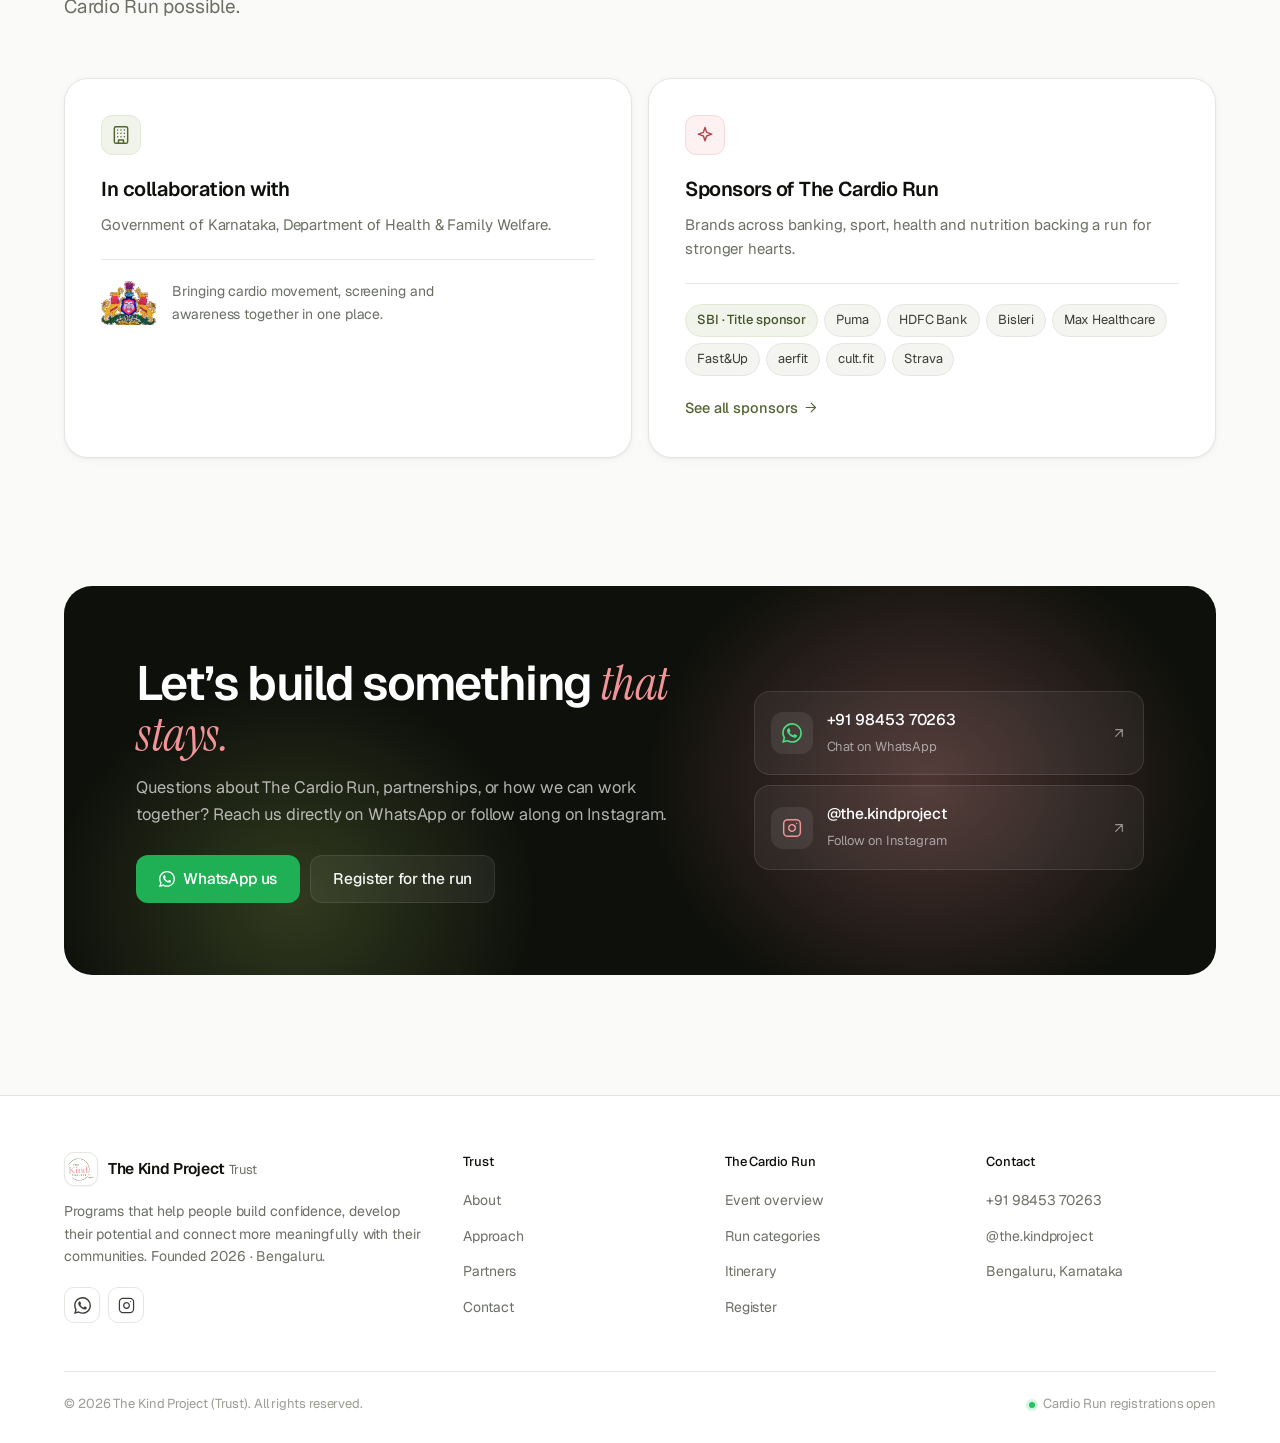
==== commit fecfc709: "Add files via upload" ====
--- a/index.html
+++ b/index.html
@@ -3,574 +3,362 @@
 <head>
 <meta charset="utf-8">
 <meta name="viewport" content="width=device-width, initial-scale=1">
-<title>The Kind Project (Trust)</title>
-<meta name="description" content="The Kind Project (Trust) — founded in 2026. We create programs that help people build confidence, develop their potential and connect more meaningfully with their communities. Upcoming: The Cardio Run, Bengaluru, January 2027.">
+<title>The Kind Project (Trust) — Small acts of purpose, bigger impact</title>
+<meta name="description" content="The Kind Project (Trust), founded in 2026, creates programs that help people build confidence, develop their potential and connect more meaningfully with their communities. Upcoming: The Cardio Run, Bengaluru, January 2027.">
+<meta name="theme-color" content="#FAFAF8">
 <link rel="icon" href="favicon.png" type="image/png">
 <link rel="preconnect" href="https://fonts.googleapis.com">
 <link rel="preconnect" href="https://fonts.gstatic.com" crossorigin>
-<link href="https://fonts.googleapis.com/css2?family=Bebas+Neue&family=DM+Serif+Display&family=Manrope:wght@400;500;600;700;800&display=swap" rel="stylesheet">
+<link href="https://fonts.googleapis.com/css2?family=Geist:wght@400;500;600;700&family=Geist+Mono:wght@400;500&family=Instrument+Serif:ital@0;1&display=swap" rel="stylesheet">
+<link rel="stylesheet" href="styles.css">
 <script>document.documentElement.classList.add('js');</script>
-<style>
-  :root{
-    --white:#ffffff;
-    --blush:#FBE4E5;
-    --pink:#F19498;
-    --rose:#A83A45;
-    --olive:#546532;
-    --olive-deep:#2B3418;
-    --ink:#2B3418;
-    --ink-soft:#57604A;
-    --line:rgba(43,52,24,0.12);
-    --line-strong:rgba(43,52,24,0.18);
-
-    --night:#0A0C09;
-    --lime:#C6FF3D;
-    --night-ink:#F4F4EF;
-    --night-dim:#B9BBB1;
-    --night-line:rgba(244,244,239,0.16);
-
-    --serif:'DM Serif Display', Georgia, 'Times New Roman', serif;
-    --sans:'Manrope', -apple-system, BlinkMacSystemFont, 'Segoe UI', sans-serif;
-    --display:'Bebas Neue', Impact, 'Arial Narrow', sans-serif;
-    --maxw:1120px;
-    --nav-h:72px;
-    --ease:cubic-bezier(.16,.84,.3,1);
-    --shadow-sm:0 1px 2px rgba(43,52,24,0.04), 0 4px 16px rgba(43,52,24,0.06);
-    --shadow-md:0 4px 12px rgba(43,52,24,0.06), 0 16px 40px rgba(43,52,24,0.08);
-  }
-
-  *,*::before,*::after{ box-sizing:border-box; }
-  html{ scroll-behavior:smooth; scroll-padding-top:calc(var(--nav-h) + 16px); }
-  @media (prefers-reduced-motion: reduce){
-    html{ scroll-behavior:auto; }
-    *{ animation:none !important; transition-duration:0.01ms !important; }
-  }
-  body{
-    margin:0; background:var(--white); color:var(--ink);
-    font-family:var(--sans); font-size:16.5px; line-height:1.65;
-    -webkit-font-smoothing:antialiased; overflow-x:hidden;
-  }
-  img{ max-width:100%; display:block; }
-  a{ color:inherit; }
-  h1,h2,h3,p,dl,dd,figure,ul{ margin:0; padding:0; }
-  ul{ list-style:none; }
-  :focus-visible{ outline:2.5px solid var(--rose); outline-offset:3px; border-radius:4px; }
-  ::selection{ background:var(--pink); color:var(--olive-deep); }
-
-  .wrap{ max-width:var(--maxw); margin:0 auto; padding:0 28px; }
-  @media (max-width:640px){ .wrap{ padding:0 20px; } }
-
-  .btn{
-    display:inline-flex; align-items:center; justify-content:center; gap:8px;
-    padding:13px 26px; border-radius:999px; border:1.5px solid transparent;
-    font-family:var(--sans); font-weight:700; font-size:14.5px; letter-spacing:0.01em; text-decoration:none;
-    cursor:pointer; transition:background .25s, color .25s, border-color .25s, transform .3s var(--ease), box-shadow .3s;
-  }
-  .btn:hover{ transform:translateY(-1.5px); }
-  .btn-olive{ background:var(--olive); color:#fff; box-shadow:0 4px 14px rgba(84,101,50,0.25); }
-  .btn-olive:hover{ background:var(--olive-deep); box-shadow:0 6px 20px rgba(43,52,24,0.28); }
-  .btn-ghost{ border-color:var(--line-strong); color:var(--olive-deep); background:transparent; }
-  .btn-ghost:hover{ background:var(--blush); border-color:var(--pink); }
-  .btn-lime{ background:var(--lime); color:#0A0C09; }
-  .btn-lime:hover{ background:#fff; }
-  .btn-night-line{ border-color:rgba(244,244,239,0.35); color:var(--night-ink); }
-  .btn-night-line:hover{ border-color:var(--lime); color:var(--lime); }
-
-  .site-nav{
-    position:sticky; top:0; z-index:50; height:var(--nav-h);
-    background:rgba(255,255,255,0.86); backdrop-filter:blur(16px) saturate(1.4);
-    -webkit-backdrop-filter:blur(16px) saturate(1.4);
-    border-bottom:1px solid transparent; transition:border-color .3s, background .3s;
-  }
-  .site-nav.scrolled{
-    border-bottom-color:var(--line);
-    background:rgba(255,255,255,0.94);
-  }
-  .nav-row{ height:100%; display:flex; align-items:center; justify-content:space-between; gap:24px; }
-  .brand{ display:flex; align-items:center; gap:12px; text-decoration:none; }
-  .brand img{ width:44px; height:auto; }
-  .brand span{ font-family:var(--serif); font-size:20px; line-height:1.1; color:var(--olive-deep); letter-spacing:0.005em; }
-  .nav-links{ display:flex; align-items:center; gap:32px; }
-  .nav-links a{
-    font-size:14.5px; font-weight:600; text-decoration:none; color:var(--ink-soft);
-    padding:6px 0; border-bottom:1.5px solid transparent; transition:color .2s, border-color .2s;
-  }
-  .nav-links a:hover{ color:var(--olive-deep); border-bottom-color:var(--pink); }
-  .nav-row .btn{ padding:10px 20px; font-size:13.5px; }
-  @media (max-width:860px){ .nav-links{ display:none; } }
-  @media (max-width:480px){
-    .hide-sm{ display:none; }
-    .brand span{ font-size:17px; }
-    .brand img{ width:38px; }
-    .nav-row .btn{ padding:9px 16px; }
-  }
-
-  .hero{ padding:clamp(40px,6vw,72px) 0 clamp(64px,9vw,112px); }
-  .hero-grid{ display:grid; grid-template-columns:1.08fr 0.92fr; gap:clamp(28px,5vw,64px); align-items:center; }
-  .hero-eyebrow{
-    display:inline-flex; align-items:center; gap:8px;
-    font-size:13px; font-weight:700; letter-spacing:0.06em; text-transform:uppercase;
-    color:var(--rose); margin-bottom:18px;
-  }
-  .hero-eyebrow::before{
-    content:""; width:18px; height:1.5px; background:var(--rose); border-radius:1px;
-  }
-  .hero h1{
-    font-family:var(--serif); font-weight:400; color:var(--olive-deep);
-    font-size:clamp(48px,6.8vw,84px); line-height:1.02; letter-spacing:-0.02em;
-  }
-  .lede{ margin-top:22px; max-width:32em; font-size:clamp(16.5px,1.4vw,18.5px); color:var(--ink-soft); line-height:1.7; }
-  .actions{ display:flex; flex-wrap:wrap; gap:12px; margin-top:32px; }
-  .hero-mark{ display:flex; justify-content:center; }
-  .hero-mark img{
-    width:min(100%, 420px); height:auto;
-    filter:drop-shadow(0 20px 40px rgba(43,52,24,0.12));
-  }
-  @media (max-width:860px){
-    .hero-grid{ grid-template-columns:1fr; }
-    .hero-mark{ justify-content:flex-start; margin-top:12px; }
-    .hero-mark img{ width:min(72%, 300px); }
-  }
-
-  .upcoming{ padding-bottom:clamp(72px,10vw,128px); }
-  .event{
-    position:relative; isolation:isolate; overflow:hidden;
-    background:var(--night); color:var(--night-ink); border-radius:24px;
-    --pad:clamp(24px,4.2vw,52px);
-    box-shadow:var(--shadow-md);
-  }
-  .event::after{
-    content:""; position:absolute; z-index:-1; pointer-events:none;
-    right:-8%; top:-24%; width:64%; height:78%;
-    background:radial-gradient(closest-side, rgba(198,255,61,0.09), transparent);
-  }
-  .event::before{
-    content:""; position:absolute; inset:0; z-index:-1; pointer-events:none;
-    background-image:
-      linear-gradient(rgba(244,244,239,0.04) 1px, transparent 1px),
-      linear-gradient(90deg, rgba(244,244,239,0.04) 1px, transparent 1px);
-    background-size:56px 56px;
-    -webkit-mask-image:linear-gradient(180deg,#000,transparent 85%);
-            mask-image:linear-gradient(180deg,#000,transparent 85%);
-  }
-  .event :focus-visible{ outline-color:var(--lime); }
-
-  .event-top{ display:grid; grid-template-columns:1.1fr 0.9fr; padding-bottom:clamp(18px,2.8vw,32px); }
-  .event-main{ padding:var(--pad) var(--pad) 0; position:relative; z-index:2; }
-  .event-flag{
-    display:inline-flex; align-items:center; gap:10px;
-    font-weight:700; font-size:13.5px; letter-spacing:0.04em; text-transform:uppercase; color:var(--lime);
-  }
-  .event-flag::before{ content:""; width:8px; height:8px; border-radius:50%; background:var(--lime); box-shadow:0 0 12px 2px rgba(198,255,61,0.65); }
-  .event h2{
-    margin-top:14px;
-    font-family:var(--display); font-weight:400; text-transform:uppercase;
-    font-size:clamp(56px,8.2vw,100px); line-height:0.9; letter-spacing:0.01em; color:var(--night-ink);
-  }
-  .event h2 span{ display:block; }
-  .event-tag{ margin-top:12px; font-weight:700; font-size:clamp(17px,1.8vw,20px); color:var(--night-ink); }
-
-  .pulse{ display:block; width:min(100%, 400px); height:32px; margin:20px 0 20px; overflow:visible; }
-  .pulse path{ fill:none; stroke:var(--lime); stroke-width:2.5; stroke-linecap:round; stroke-linejoin:round; }
-  html.js .pulse path{ stroke-dasharray:900; stroke-dashoffset:900; }
-  html.js .pulse.in-view path{ animation:draw 2.2s var(--ease) forwards; }
-  @keyframes draw{ to{ stroke-dashoffset:0; } }
-
-  .event-desc{ max-width:30em; color:var(--night-dim); font-size:16px; line-height:1.65; }
-
-  .facts{ display:flex; flex-wrap:wrap; gap:12px 40px; margin-top:28px; padding-top:20px; border-top:1px solid var(--night-line); }
-  .facts dt{ font-size:12.5px; font-weight:600; letter-spacing:0.03em; text-transform:uppercase; color:var(--night-dim); }
-  .facts dd{ font-size:17px; font-weight:700; color:var(--night-ink); margin-top:2px; }
-
-  .distances{ display:grid; grid-template-columns:repeat(3,1fr); margin-top:24px; border:1px solid var(--night-line); border-radius:12px; overflow:hidden; }
-  .distances li{ padding:14px 16px 12px; border-left:1px solid var(--night-line); }
-  .distances li:first-child{ border-left:0; }
-  .distances b{ font-family:var(--display); font-weight:400; font-size:40px; line-height:1; color:var(--lime); }
-  .distances b small{ font-size:18px; margin-left:3px; color:var(--night-dim); }
-  .distances span{ display:block; font-size:12.5px; font-weight:600; color:var(--night-ink); margin-top:2px; }
-
-  .event .actions{ margin-top:28px; }
-
-  .event-runners{ position:relative; align-self:end; justify-self:end; width:100%; max-width:560px; z-index:1; padding-right:clamp(10px,2.2vw,28px); }
-  .event-runners img{ width:100%; height:auto; filter:drop-shadow(0 24px 44px rgba(0,0,0,0.55)); }
-
-  .event-tiles{ display:grid; grid-template-columns:repeat(3,1fr); gap:12px; padding:0 var(--pad); position:relative; z-index:2; }
-  .tile{ position:relative; border-radius:14px; overflow:hidden; aspect-ratio:3/2; background:#1a1d16; }
-  .tile img{ width:100%; height:100%; object-fit:cover; transition:transform .7s var(--ease); }
-  .tile:hover img{ transform:scale(1.04); }
-  .tile figcaption{
-    position:absolute; left:0; right:0; bottom:0; padding:36px 16px 12px;
-    background:linear-gradient(0deg, rgba(6,7,6,0.88), rgba(6,7,6,0));
-    font-weight:700; font-size:14px; color:#fff;
-  }
-  .event-note{ padding:20px var(--pad) 30px; color:var(--night-dim); font-size:14px; max-width:58em; line-height:1.6; }
-
-  @media (max-width:900px){
-    .event-top{ grid-template-columns:1fr; }
-    .event-runners{ justify-self:center; max-width:440px; margin-top:-6px; }
-  }
-  @media (max-width:720px){
-    .event{ border-radius:20px; }
-    .event-tiles{ grid-template-columns:1fr; }
-    .tile{ aspect-ratio:16/9; }
-    .distances b{ font-size:34px; }
-    .distances li{ padding:12px 10px 10px; }
-  }
-
-  .about{ background:var(--blush); padding:clamp(72px,10vw,120px) 0; }
-  .about-header{ max-width:42em; margin-bottom:clamp(40px,5vw,56px); }
-  .about-label{
-    display:inline-block; font-size:12.5px; font-weight:700; letter-spacing:0.08em;
-    text-transform:uppercase; color:var(--rose); margin-bottom:14px;
-  }
-  .about h2{
-    font-family:var(--serif); font-weight:400; color:var(--olive-deep);
-    font-size:clamp(32px,4.2vw,48px); line-height:1.12; letter-spacing:-0.015em;
-  }
-  .about-body{ display:grid; grid-template-columns:1fr 1fr; gap:clamp(28px,5vw,56px); }
-  .about-copy p{ color:var(--ink); font-size:17px; line-height:1.75; max-width:36em; }
-  .about-copy p + p{ margin-top:18px; }
-  .about-copy em{ font-style:italic; color:var(--olive-deep); }
-  .about-values{ display:flex; flex-direction:column; gap:14px; }
-  .value-card{
-    background:var(--white); border-radius:16px; padding:22px 24px;
-    box-shadow:var(--shadow-sm); border:1px solid rgba(255,255,255,0.8);
-    transition:box-shadow .3s, transform .3s var(--ease);
-  }
-  .value-card:hover{ box-shadow:var(--shadow-md); transform:translateY(-2px); }
-  .value-card strong{
-    display:block; font-size:15px; font-weight:700; color:var(--olive-deep); margin-bottom:6px;
-  }
-  .value-card p{ font-size:14.5px; color:var(--ink-soft); line-height:1.55; margin:0; }
-  .about-cta{ margin-top:36px; }
-  @media (max-width:800px){
-    .about-body{ grid-template-columns:1fr; }
-  }
-
-  .partners{ padding:clamp(72px,10vw,112px) 0; }
-  .partners-label{
-    display:inline-block; font-size:12.5px; font-weight:700; letter-spacing:0.08em;
-    text-transform:uppercase; color:var(--rose); margin-bottom:12px;
-  }
-  .partners h2{
-    font-family:var(--serif); font-weight:400; font-size:clamp(28px,3.4vw,40px);
-    line-height:1.15; color:var(--olive-deep); letter-spacing:-0.01em;
-  }
-  .partner-list{ margin-top:36px; border-top:1px solid var(--line); }
-  .partner-row{
-    display:grid; grid-template-columns:minmax(160px, 0.3fr) 1fr;
-    gap:12px 32px; padding:22px 0; border-bottom:1px solid var(--line);
-  }
-  .partner-row dt{ font-weight:700; color:var(--ink-soft); font-size:13.5px; padding-top:3px; letter-spacing:0.02em; }
-  .partner-row dd{ font-size:16.5px; color:var(--ink); max-width:42em; line-height:1.55; }
-  .partner-row .text-link{ margin-top:0; margin-left:4px; font-size:15px; }
-  @media (max-width:640px){ .partner-row{ grid-template-columns:1fr; gap:4px; } }
-
-  .contact{
-    background:linear-gradient(180deg, #f8f6f2 0%, var(--white) 100%);
-    padding:clamp(56px,8vw,88px) 0;
-    border-top:1px solid var(--line);
-  }
-  .contact-inner{
-    display:grid; grid-template-columns:1.2fr 0.8fr; gap:clamp(32px,5vw,64px);
-    align-items:center;
-  }
-  .contact h2{
-    font-family:var(--serif); font-weight:400; font-size:clamp(28px,3.4vw,40px);
-    line-height:1.15; color:var(--olive-deep); letter-spacing:-0.01em;
-  }
-  .contact p{ margin-top:12px; color:var(--ink-soft); font-size:16.5px; max-width:32em; }
-  .contact-actions{ display:flex; flex-wrap:wrap; gap:12px; margin-top:28px; }
-  .btn-whatsapp{
-    background:#25D366; color:#fff; box-shadow:0 4px 14px rgba(37,211,102,0.3);
-  }
-  .btn-whatsapp:hover{ background:#1ebe57; box-shadow:0 6px 18px rgba(37,211,102,0.35); }
-  .btn-ig{
-    background:transparent; border-color:var(--line-strong); color:var(--olive-deep);
-  }
-  .btn-ig:hover{ background:var(--blush); border-color:var(--pink); }
-  .contact-card{
-    background:var(--white); border-radius:20px; padding:28px 28px 26px;
-    box-shadow:var(--shadow-md); border:1px solid var(--line);
-  }
-  .contact-card h3{ font-size:15px; font-weight:700; color:var(--olive-deep); margin-bottom:18px; }
-  .contact-links{ display:flex; flex-direction:column; gap:14px; }
-  .contact-links a{
-    display:flex; align-items:center; gap:14px; text-decoration:none;
-    font-size:15.5px; font-weight:600; color:var(--ink); transition:color .2s;
-  }
-  .contact-links a:hover{ color:var(--rose); }
-  .contact-icon{
-    width:42px; height:42px; border-radius:12px; display:grid; place-items:center;
-    flex:none; background:var(--blush);
-  }
-  .contact-icon svg{ width:20px; height:20px; }
-  .contact-links small{ display:block; font-size:13px; font-weight:500; color:var(--ink-soft); margin-top:1px; }
-  @media (max-width:800px){
-    .contact-inner{ grid-template-columns:1fr; }
-  }
-
-  .site-foot{ background:var(--olive-deep); color:#E9EDDF; padding:56px 0 28px; }
-  .foot-top{ display:flex; justify-content:space-between; align-items:flex-start; gap:36px; flex-wrap:wrap; }
-  .foot-id{ display:flex; align-items:center; gap:14px; text-decoration:none; }
-  .foot-id .badge{
-    width:56px; height:56px; border-radius:50%; background:#fff;
-    display:grid; place-items:center; padding:5px; flex:none;
-  }
-  .foot-id .badge img{ width:100%; height:100%; object-fit:contain; }
-  .foot-id strong{ display:block; font-family:var(--serif); font-weight:400; font-size:22px; line-height:1.15; color:#fff; }
-  .foot-id small{ font-size:13.5px; color:#B7C09F; }
-  .foot-right{ display:flex; flex-direction:column; align-items:flex-end; gap:20px; }
-  .foot-links{ display:flex; flex-wrap:wrap; gap:8px 28px; justify-content:flex-end; }
-  .foot-links a{ font-size:14.5px; font-weight:600; text-decoration:none; color:#E9EDDF; transition:color .2s; }
-  .foot-links a:hover{ color:var(--pink); }
-  .foot-social{ display:flex; gap:10px; }
-  .foot-social a{
-    width:40px; height:40px; border-radius:10px; display:grid; place-items:center;
-    background:rgba(255,255,255,0.08); color:#E9EDDF; transition:background .2s, color .2s;
-  }
-  .foot-social a:hover{ background:rgba(255,255,255,0.16); color:#fff; }
-  .foot-social svg{ width:18px; height:18px; }
-  .site-foot :focus-visible{ outline-color:var(--pink); }
-  .foot-base{
-    margin-top:40px; padding-top:22px; border-top:1px solid rgba(233,237,223,0.14);
-    display:flex; justify-content:space-between; align-items:center; flex-wrap:wrap; gap:12px;
-    font-size:13px; color:#B7C09F;
-  }
-  .foot-base a{ color:#B7C09F; text-decoration:none; }
-  .foot-base a:hover{ color:#E9EDDF; }
-  @media (max-width:640px){
-    .foot-right{ align-items:flex-start; }
-    .foot-links{ justify-content:flex-start; }
-  }
-</style>
 </head>
 <body>
 
-<header class="site-nav" id="siteNav">
-  <div class="wrap nav-row">
-    <a class="brand" href="#top" aria-label="The Kind Project (Trust), back to top">
-      <img src="logo.png" alt="" width="744" height="649">
-      <span>The Kind Project (Trust)</span>
+<!-- ============ NAV ============ -->
+<header class="nav">
+  <div class="container nav-row">
+    <a class="brand" href="#top" aria-label="The Kind Project (Trust), home">
+      <span class="brand-mark"><img src="logo.png" alt="" width="744" height="649"></span>
+      <span class="brand-text">The Kind Project <small>Trust</small></span>
     </a>
     <nav class="nav-links" aria-label="Main">
       <a href="#about">About</a>
-      <a href="#upcoming">Upcoming event</a>
+      <a href="#approach">Approach</a>
+      <a href="#event">Upcoming event</a>
       <a href="#partners">Partners</a>
       <a href="#contact">Contact</a>
     </nav>
-    <a class="btn btn-olive" href="cardio-run.html#register"><span>Register<span class="hide-sm"> for the run</span></span></a>
+    <div class="nav-cta">
+      <a class="btn btn-ghost btn-sm hide-md" href="#contact">Get in touch</a>
+      <a class="btn btn-primary btn-sm" href="cardio-run.html#register">Register for the run</a>
+      <button class="menu-btn" aria-label="Open menu" aria-expanded="false"><svg viewBox="0 0 24 24" fill="none" stroke="currentColor" stroke-width="1.75" stroke-linecap="round" stroke-linejoin="round" aria-hidden="true"><path d="M4 7h16M4 12h16M4 17h16"/></svg></button>
+    </div>
+  </div>
+  <div class="mobile-menu">
+    <a href="#about">About</a>
+    <a href="#approach">Approach</a>
+    <a href="#event">Upcoming event</a>
+    <a href="#partners">Partners</a>
+    <a href="#contact">Contact</a>
+    <a class="btn btn-primary" href="cardio-run.html#register">Register for The Cardio Run</a>
   </div>
 </header>
 
 <main id="top">
 
+<!-- ============ HERO ============ -->
 <section class="hero">
-  <div class="wrap hero-grid">
-    <div class="hero-copy">
-      <p class="hero-eyebrow">Community · Purpose · Impact</p>
-      <h1>Kindness,<br>in motion.</h1>
-      <p class="lede">The Kind Project (Trust) creates programs that help people build confidence, develop their potential and connect more meaningfully with the communities around them. Our next gathering: The Cardio Run — January 2027, Bengaluru.</p>
-      <div class="actions">
-        <a class="btn btn-olive" href="#upcoming">See the upcoming event</a>
-        <a class="btn btn-ghost" href="cardio-run.html#register">Register for the run</a>
-      </div>
-    </div>
-    <div class="hero-mark">
-      <img src="logo.png" alt="The Kind Project (Trust) logo" width="744" height="649">
-    </div>
-  </div>
-</section>
-
-<section class="upcoming" id="upcoming" aria-labelledby="upcoming-title">
-  <div class="wrap">
-    <article class="event">
-      <div class="event-top">
-        <div class="event-main">
-          <p class="event-flag">Upcoming event</p>
-          <h2 id="upcoming-title"><span>The Cardio</span><span>Run</span></h2>
-          <p class="event-tag">Run for every heartbeat</p>
-
-          <svg class="pulse" id="pulse" viewBox="0 0 600 34" preserveAspectRatio="none" aria-hidden="true">
-            <path d="M0,17 L120,17 L142,4 L162,30 L182,17 L300,17 L322,4 L342,30 L362,17 L480,17 L502,4 L522,30 L542,17 L600,17"/>
-          </svg>
-
-          <p class="event-desc">A city-wide run built around one idea: every step you take is one your heart will thank you for.</p>
-
+  <div class="hero-bg" aria-hidden="true"></div>
+  <div class="container">
+    <div class="hero-inner">
+      <a class="announce" href="cardio-run.html">
+        <span class="tag">Upcoming</span>
+        The Cardio Run · January 2027, Bengaluru
+        <svg viewBox="0 0 24 24" fill="none" stroke="currentColor" stroke-width="1.75" stroke-linecap="round" stroke-linejoin="round" aria-hidden="true"><path d="M5 12h14M13 5l7 7-7 7"/></svg>
+      </a>
+      <h1 class="h-display">Small acts of purpose can grow into something <span class="serif">much bigger.</span></h1>
+      <p class="lead">We create programs that help people build confidence, develop their potential and connect more meaningfully with the communities around them.</p>
+      <div class="hero-actions">
+        <a class="btn btn-primary btn-lg" href="#event">Explore The Cardio Run <svg class="arrow-i" viewBox="0 0 24 24" fill="none" stroke="currentColor" stroke-width="1.75" stroke-linecap="round" stroke-linejoin="round" aria-hidden="true"><path d="M5 12h14M13 5l7 7-7 7"/></svg></a>
+        <a class="btn btn-secondary btn-lg" href="#contact">Partner with us</a>
+      </div>
+      <div class="hero-meta">
+        <span><svg viewBox="0 0 24 24" fill="none" stroke="currentColor" stroke-width="1.75" stroke-linecap="round" stroke-linejoin="round" aria-hidden="true"><circle cx="12" cy="12" r="10"/><path d="m9 12 2 2 4-4"/></svg> Founded in 2026</span>
+        <span><svg viewBox="0 0 24 24" fill="none" stroke="currentColor" stroke-width="1.75" stroke-linecap="round" stroke-linejoin="round" aria-hidden="true"><path d="M20 10c0 6-8 12-8 12s-8-6-8-12a8 8 0 0 1 16 0z"/><circle cx="12" cy="10" r="3"/></svg> Bengaluru, Karnataka</span>
+        <span><svg viewBox="0 0 24 24" fill="none" stroke="currentColor" stroke-width="1.75" stroke-linecap="round" stroke-linejoin="round" aria-hidden="true"><rect x="4" y="2" width="16" height="20" rx="2"/><path d="M9 22v-4h6v4M8 6h.01M16 6h.01M12 6h.01M12 10h.01M12 14h.01M16 10h.01M16 14h.01M8 10h.01M8 14h.01"/></svg> In collaboration with the Govt. of Karnataka</span>
+      </div>
+    </div>
+
+    <!-- Product-style showcase -->
+    <div class="showcase reveal observe">
+      <div class="window">
+        <div class="window-bar">
+          <div class="window-dots" aria-hidden="true"><i></i><i></i><i></i></div>
+          <div class="window-url"><svg viewBox="0 0 24 24" fill="none" stroke="currentColor" stroke-width="1.75" stroke-linecap="round" stroke-linejoin="round" aria-hidden="true"><rect x="3" y="11" width="18" height="11" rx="2"/><path d="M7 11V7a5 5 0 0 1 10 0v4"/></svg> thekindproject / cardio-run</div>
+          <div style="width:42px" aria-hidden="true"></div>
+        </div>
+        <div class="window-body">
+          <div class="wb-media" style="background-image:url('photo-finish.jpg')" role="img" aria-label="Runners approaching the finish arch at The Cardio Run">
+            <div class="wb-caption">
+              <span class="badge badge-dark"><span class="dot dot-lime"></span> Next program</span>
+              <h3>The Cardio Run</h3>
+              <p>Run for every heartbeat — January 2027, Bengaluru</p>
+            </div>
+          </div>
+          <div class="wb-panel">
+            <div class="wb-row">
+              <span class="wb-title">Event overview</span>
+              <span class="badge badge-brand"><span class="dot dot-live"></span> Registrations open</span>
+            </div>
+            <div class="wb-kpis">
+              <div class="kpi"><b>3</b><span>Distances</span></div>
+              <div class="kpi"><b>9</b><span>Stations</span></div>
+              <div class="kpi"><b>5:30<small>AM</small></b><span>Check-in</span></div>
+            </div>
+            <div class="wb-row"><span class="wb-title">Run-day schedule</span><span class="wb-title">Jan 2027</span></div>
+            <ul class="wb-list">
+              <li><span class="t">05:30</span>Reporting &amp; check-in</li>
+              <li><span class="t">06:00</span>Guided warm-up</li>
+              <li><span class="t">06:30</span>Flag-off <span class="s badge badge-brand">3K · 5K · 10K</span></li>
+              <li><span class="t">08:30</span>Awards &amp; acknowledgements</li>
+            </ul>
+            <div class="wb-foot">
+              <a class="btn btn-secondary btn-sm" href="cardio-run.html">View event</a>
+              <a class="btn btn-brand btn-sm" href="cardio-run.html#register">Register</a>
+            </div>
+          </div>
+        </div>
+      </div>
+    </div>
+  </div>
+</section>
+
+<!-- ============ LOGOS ============ -->
+<section class="logos" aria-label="Collaborators and sponsors">
+  <div class="container logos-inner">
+    <p class="logos-label">Working alongside government, brands and institutions</p>
+    <div class="logos-row">
+      <img class="tall" src="gok-crest.png" alt="Government of Karnataka">
+      <img src="logo-sbi.png" alt="SBI">
+      <img src="logo-puma.png" alt="Puma" style="height:30px">
+      <img src="logo-hdfc.png" alt="HDFC Bank" style="height:20px">
+      <img src="logo-bisleri.png" alt="Bisleri">
+      <span class="wordmark">MAX Healthcare</span>
+      <span class="wordmark light">cult.fit</span>
+      <span class="wordmark">Strava</span>
+    </div>
+  </div>
+</section>
+
+<!-- ============ ABOUT ============ -->
+<section class="section" id="about">
+  <div class="container about-grid">
+    <div class="reveal">
+      <span class="eyebrow">About us</span>
+      <h2 class="h-section">Turning good intentions into <span class="serif">meaningful action.</span></h2>
+      <div class="prose" style="margin-top:28px">
+        <p><em>The Kind Project</em> was founded in 2026 with a belief that small acts of purpose can grow into something much bigger.</p>
+        <p>From personality development to community-led initiatives, our work is shaped by real people, real needs and the belief that progress is better when it is built together. We work alongside institutions, departments, organisations and individuals who want to turn good intentions into meaningful action.</p>
+        <p>We care about three things: <em>doing work that matters, building partnerships that last, and creating impact that stays.</em></p>
+      </div>
+      <div style="margin-top:30px; display:flex; gap:10px; flex-wrap:wrap">
+        <a class="btn btn-primary" href="cardio-run.html">Explore The Cardio Run <svg class="arrow-i" viewBox="0 0 24 24" fill="none" stroke="currentColor" stroke-width="1.75" stroke-linecap="round" stroke-linejoin="round" aria-hidden="true"><path d="M5 12h14M13 5l7 7-7 7"/></svg></a>
+        <a class="btn btn-secondary" href="#partners">Our collaborators</a>
+      </div>
+    </div>
+
+    <div class="values" aria-label="What we care about">
+      <article class="value reveal d1">
+        <span class="icon-box"><svg viewBox="0 0 24 24" fill="none" stroke="currentColor" stroke-width="1.75" stroke-linecap="round" stroke-linejoin="round" aria-hidden="true"><circle cx="12" cy="12" r="10"/><circle cx="12" cy="12" r="6"/><circle cx="12" cy="12" r="2"/></svg></span>
+        <div>
+          <span class="num">01</span>
+          <h3>Work that matters</h3>
+          <p>Programs rooted in real needs — designed to build confidence, capability and connection.</p>
+        </div>
+      </article>
+      <article class="value reveal d2">
+        <span class="icon-box pink"><svg viewBox="0 0 24 24" fill="none" stroke="currentColor" stroke-width="1.75" stroke-linecap="round" stroke-linejoin="round" aria-hidden="true"><path d="M16 21v-2a4 4 0 0 0-4-4H6a4 4 0 0 0-4 4v2"/><circle cx="9" cy="7" r="4"/><path d="M22 21v-2a4 4 0 0 0-3-3.87M16 3.13a4 4 0 0 1 0 7.75"/></svg></span>
+        <div>
+          <span class="num">02</span>
+          <h3>Partnerships that last</h3>
+          <p>We collaborate with institutions, departments and organisations who share a long view of impact.</p>
+        </div>
+      </article>
+      <article class="value reveal d3">
+        <span class="icon-box ink"><svg viewBox="0 0 24 24" fill="none" stroke="currentColor" stroke-width="1.75" stroke-linecap="round" stroke-linejoin="round" aria-hidden="true"><path d="M7 20h10"/><path d="M10 20c5.5-2.5.8-6.4 3-10"/><path d="M9.5 9.4c1.1.8 1.8 2.2 2.3 3.7-2 .4-3.5.4-4.8-.3-1.2-.6-2.3-1.9-3-4.2 2.8-.5 4.4 0 5.5.8z"/><path d="M14.1 6a7 7 0 0 0-1.1 4c1.9-.1 3.3-.6 4.3-1.4 1-1 1.6-2.3 1.7-4.6-2.7.1-4 1-4.9 2z"/></svg></span>
+        <div>
+          <span class="num">03</span>
+          <h3>Impact that stays</h3>
+          <p>Success isn’t the event itself. It’s the change that remains after it ends.</p>
+        </div>
+      </article>
+    </div>
+  </div>
+</section>
+
+<!-- ============ APPROACH ============ -->
+<section class="section border-t" id="approach" style="padding-top:clamp(64px,8vw,104px)">
+  <div class="container">
+    <div class="section-head center reveal">
+      <span class="eyebrow">How we work</span>
+      <h2 class="h-section">Programs built with people, <span class="serif">not just for them.</span></h2>
+      <p class="lead">Every initiative starts from a real need and is designed to leave something behind once it ends.</p>
+    </div>
+    <div class="features reveal d1">
+      <div class="feature">
+        <span class="icon-box"><svg viewBox="0 0 24 24" fill="none" stroke="currentColor" stroke-width="1.75" stroke-linecap="round" stroke-linejoin="round" aria-hidden="true"><circle cx="12" cy="8" r="5"/><path d="M20 21a8 8 0 0 0-16 0"/></svg></span>
+        <span class="step">01 — Personal growth</span>
+        <h3>Personality development</h3>
+        <p>Programs that help people build confidence and develop their potential — at their own pace, in their own context.</p>
+      </div>
+      <div class="feature">
+        <span class="icon-box pink"><svg viewBox="0 0 24 24" fill="none" stroke="currentColor" stroke-width="1.75" stroke-linecap="round" stroke-linejoin="round" aria-hidden="true"><path d="M19 14c1.49-1.46 3-3.21 3-5.5A5.5 5.5 0 0 0 16.5 3c-1.76 0-3 .5-4.5 2-1.5-1.5-2.74-2-4.5-2A5.5 5.5 0 0 0 2 8.5c0 2.3 1.5 4.05 3 5.5l7 7Z"/></svg></span>
+        <span class="step">02 — Community</span>
+        <h3>Community-led initiatives</h3>
+        <p>Shaped by real people and real needs, so communities can connect more meaningfully with each other — like The Cardio Run.</p>
+      </div>
+      <div class="feature">
+        <span class="icon-box ink"><svg viewBox="0 0 24 24" fill="none" stroke="currentColor" stroke-width="1.75" stroke-linecap="round" stroke-linejoin="round" aria-hidden="true"><rect x="4" y="2" width="16" height="20" rx="2"/><path d="M9 22v-4h6v4M8 6h.01M16 6h.01M12 6h.01M12 10h.01M12 14h.01M16 10h.01M16 14h.01M8 10h.01M8 14h.01"/></svg></span>
+        <span class="step">03 — Partnership</span>
+        <h3>Institutional collaboration</h3>
+        <p>We work alongside institutions, departments and organisations to turn shared intent into programs that last.</p>
+      </div>
+    </div>
+  </div>
+</section>
+
+<!-- ============ QUOTE ============ -->
+<section class="section-sm">
+  <div class="container quote reveal">
+    <blockquote>“A program isn’t successful simply because it happened. It’s successful when <span class="serif">something changes</span> because it did.”</blockquote>
+    <cite><span class="brand-mark"><img src="logo.png" alt=""></span> The Kind Project (Trust)</cite>
+  </div>
+</section>
+
+<!-- ============ EVENT ============ -->
+<section class="section" id="event">
+  <div class="container">
+    <div class="section-head reveal">
+      <span class="eyebrow">Upcoming event</span>
+      <h2 class="h-section">Our next gathering is <span class="serif">on the move.</span></h2>
+    </div>
+
+    <article class="event reveal observe">
+      <div class="event-grid">
+        <div class="event-copy">
+          <span class="eyebrow">Run for every heartbeat</span>
+          <h2>The Cardio <span class="serif">Run</span></h2>
+          <svg class="pulse" viewBox="0 0 600 30" preserveAspectRatio="none" aria-hidden="true"><path d="M0,15 L120,15 L142,3 L162,27 L182,15 L300,15 L322,3 L342,27 L362,15 L480,15 L502,3 L522,27 L542,15 L600,15"/></svg>
+          <p class="lead">A city-wide run built around one idea: every step you take is one your heart will thank you for.</p>
           <dl class="facts">
             <div><dt>When</dt><dd>January 2027</dd></div>
             <div><dt>Where</dt><dd>Bengaluru, Karnataka</dd></div>
-            <div><dt>Check-in opens</dt><dd>5:30 AM</dd></div>
+            <div><dt>Check-in</dt><dd>5:30 AM</dd></div>
           </dl>
-
-          <ul class="distances" aria-label="Run distances">
-            <li><b>3<small>km</small></b><span>Fun Run</span></li>
-            <li><b>5<small>km</small></b><span>Cardio Run</span></li>
-            <li><b>10<small>km</small></b><span>Endurance Run</span></li>
+          <ul class="dist-pills" aria-label="Run distances">
+            <li class="dist-pill"><b>3<small>km</small></b><span>Fun Run</span></li>
+            <li class="dist-pill"><b>5<small>km</small></b><span>Cardio Run</span></li>
+            <li class="dist-pill"><b>10<small>km</small></b><span>Endurance Run</span></li>
           </ul>
-
           <div class="actions">
-            <a class="btn btn-lime" href="cardio-run.html">View event details</a>
-            <a class="btn btn-night-line" href="cardio-run.html#register">Register now</a>
+            <a class="btn btn-lime btn-lg" href="cardio-run.html#register">Register now <svg class="arrow-i" viewBox="0 0 24 24" fill="none" stroke="currentColor" stroke-width="1.75" stroke-linecap="round" stroke-linejoin="round" aria-hidden="true"><path d="M5 12h14M13 5l7 7-7 7"/></svg></a>
+            <a class="btn btn-night btn-lg" href="cardio-run.html">View event details</a>
           </div>
         </div>
-
-        <div class="event-runners">
-          <img src="runners.webp" alt="Runners mid-stride at The Cardio Run" width="749" height="564">
-        </div>
-      </div>
-
-      <div class="event-tiles">
-        <figure class="tile"><img src="moment-dance.jpg" alt="Crowd doing a dance cardio session before the flag-off" loading="lazy"><figcaption>Dance cardio</figcaption></figure>
-        <figure class="tile"><img src="moment-cycle.jpg" alt="Runners passing the cycle station on the route" loading="lazy"><figcaption>Cycle station</figcaption></figure>
-        <figure class="tile"><img src="moment-finish.jpg" alt="Runners approaching the finish arch" loading="lazy"><figcaption>The finish line</figcaption></figure>
-      </div>
-      <p class="event-note">Also on the morning: a free on-site health check-up, photo booth, goody bags and an awards ceremony. In collaboration with the Government of Karnataka, Department of Health &amp; Family Welfare.</p>
+        <div class="event-media">
+          <figure><img src="photo-dance.jpg" alt="Crowd doing a dance cardio session before the flag-off" loading="lazy"><figcaption>Dance cardio</figcaption></figure>
+          <figure><img src="photo-cycle.jpg" alt="Runners passing the cycle station on the route" loading="lazy"><figcaption>Cycle station</figcaption></figure>
+          <figure><img src="photo-finish.jpg" alt="Runners approaching the finish arch" loading="lazy"><figcaption>The finish line</figcaption></figure>
+        </div>
+      </div>
+      <div class="event-foot">
+        <span class="chk"><svg viewBox="0 0 24 24" fill="none" stroke="currentColor" stroke-width="1.75" stroke-linecap="round" stroke-linejoin="round" aria-hidden="true"><path d="M20 6 9 17l-5-5"/></svg> Free on-site health check-up</span>
+        <span class="chk"><svg viewBox="0 0 24 24" fill="none" stroke="currentColor" stroke-width="1.75" stroke-linecap="round" stroke-linejoin="round" aria-hidden="true"><path d="M20 6 9 17l-5-5"/></svg> Photo booth</span>
+        <span class="chk"><svg viewBox="0 0 24 24" fill="none" stroke="currentColor" stroke-width="1.75" stroke-linecap="round" stroke-linejoin="round" aria-hidden="true"><path d="M20 6 9 17l-5-5"/></svg> Goody bags</span>
+        <span class="chk"><svg viewBox="0 0 24 24" fill="none" stroke="currentColor" stroke-width="1.75" stroke-linecap="round" stroke-linejoin="round" aria-hidden="true"><path d="M20 6 9 17l-5-5"/></svg> Awards ceremony</span>
+      </div>
     </article>
   </div>
 </section>
 
-<section class="about" id="about">
-  <div class="wrap">
-    <div class="about-header">
-      <p class="about-label">About us</p>
-      <h2>Small acts of purpose can grow into something much bigger.</h2>
-    </div>
-
-    <div class="about-body">
-      <div class="about-copy">
-        <p><em>The Kind Project</em> was founded in 2026 with a belief that small acts of purpose can grow into something much bigger.</p>
-        <p>We create programs that help people build confidence, develop their potential and connect more meaningfully with the communities around them.</p>
-        <p>From personality development to community-led initiatives, our work is shaped by real people, real needs and the belief that progress is better when it is built together. We work alongside institutions, departments, organisations and individuals who want to turn good intentions into meaningful action.</p>
-        <p>We care about three things: <em>doing work that matters, building partnerships that last, and creating impact that stays.</em></p>
-        <p>Because for us, a program isn’t successful simply because it happened. It’s successful when something changes because it did.</p>
-        <div class="about-cta">
-          <a class="btn btn-olive" href="cardio-run.html">Explore The Cardio Run</a>
-        </div>
-      </div>
-
-      <div class="about-values" aria-label="What we care about">
-        <div class="value-card">
-          <strong>Work that matters</strong>
-          <p>Programs rooted in real needs — designed to build confidence, capability and connection.</p>
-        </div>
-        <div class="value-card">
-          <strong>Partnerships that last</strong>
-          <p>We collaborate with institutions, departments and organisations who share a long view of impact.</p>
-        </div>
-        <div class="value-card">
-          <strong>Impact that stays</strong>
-          <p>Success isn’t the event itself. It’s the change that remains after it ends.</p>
-        </div>
-      </div>
-    </div>
-  </div>
-</section>
-
-<section class="partners" id="partners">
-  <div class="wrap">
-    <p class="partners-label">Collaborators</p>
-    <h2>Who we’re working with</h2>
-    <dl class="partner-list">
-      <div class="partner-row">
-        <dt>In collaboration with</dt>
-        <dd>Government of Karnataka, Department of Health &amp; Family Welfare</dd>
-      </div>
-      <div class="partner-row">
-        <dt>Sponsors of The Cardio Run</dt>
-        <dd>SBI (title sponsor), Puma, HDFC Bank, Bisleri, Max Healthcare, Fast&amp;Up, aerfit, cult.fit and Strava. <a class="text-link" style="margin-top:0; margin-left:4px; font-weight:700; color:var(--rose); text-decoration:none; border-bottom:1.5px solid currentColor;" href="cardio-run.html#sponsors">See all sponsors</a></dd>
-      </div>
-    </dl>
-  </div>
-</section>
-
-<section class="contact" id="contact">
-  <div class="wrap contact-inner">
-    <div>
-      <h2>Let’s talk</h2>
-      <p>Questions about The Cardio Run, partnerships, or how we can work together? Reach us directly on WhatsApp or follow along on Instagram.</p>
-      <div class="contact-actions">
-        <a class="btn btn-whatsapp" href="https://wa.me/919845370263" target="_blank" rel="noopener noreferrer">
-          <svg width="18" height="18" viewBox="0 0 24 24" fill="currentColor" aria-hidden="true"><path d="M17.472 14.382c-.297-.149-1.758-.867-2.03-.967-.273-.099-.471-.148-.67.15-.197.297-.767.966-.94 1.164-.173.199-.347.223-.644.075-.297-.15-1.255-.463-2.39-1.475-.883-.788-1.48-1.761-1.653-2.059-.173-.297-.018-.458.13-.606.134-.133.298-.347.446-.52.149-.174.198-.298.298-.497.099-.198.05-.371-.025-.52-.075-.149-.669-1.612-.916-2.207-.242-.579-.487-.5-.669-.51-.173-.008-.371-.01-.57-.01-.198 0-.52.074-.792.372-.272.297-1.04 1.016-1.04 2.479 0 1.462 1.065 2.875 1.213 3.074.149.198 2.096 3.2 5.077 4.487.709.306 1.262.489 1.694.625.712.227 1.36.195 1.871.118.571-.085 1.758-.719 2.006-1.413.248-.694.248-1.289.173-1.413-.074-.124-.272-.198-.57-.347m-5.421 7.403h-.004a9.87 9.87 0 01-5.031-1.378l-.361-.214-3.741.982.998-3.648-.235-.374a9.86 9.86 0 01-1.51-5.26c.001-5.45 4.436-9.884 9.888-9.884 2.64 0 5.122 1.03 6.988 2.898a9.825 9.825 0 012.893 6.994c-.003 5.45-4.435 9.884-9.885 9.884m8.413-18.297A11.815 11.815 0 0012.05 0C5.495 0 .16 5.335.157 11.892c0 2.096.547 4.142 1.588 5.945L.057 24l6.305-1.654a11.882 11.882 0 005.683 1.448h.005c6.554 0 11.89-5.335 11.893-11.893a11.821 11.821 0 00-3.48-8.413z"/></svg>
-          WhatsApp us
+<!-- ============ PARTNERS ============ -->
+<section class="section border-t" id="partners" style="padding-top:clamp(64px,8vw,104px)">
+  <div class="container">
+    <div class="section-head reveal">
+      <span class="eyebrow">Collaborators</span>
+      <h2 class="h-section">Who we’re <span class="serif">working with.</span></h2>
+      <p class="lead">Progress is better when it’s built together. These are the partners making The Cardio Run possible.</p>
+    </div>
+    <div class="split-cards">
+      <article class="card reveal d1">
+        <span class="icon-box"><svg viewBox="0 0 24 24" fill="none" stroke="currentColor" stroke-width="1.75" stroke-linecap="round" stroke-linejoin="round" aria-hidden="true"><rect x="4" y="2" width="16" height="20" rx="2"/><path d="M9 22v-4h6v4M8 6h.01M16 6h.01M12 6h.01M12 10h.01M12 14h.01M16 10h.01M16 14h.01M8 10h.01M8 14h.01"/></svg></span>
+        <h3>In collaboration with</h3>
+        <p>Government of Karnataka, Department of Health &amp; Family Welfare.</p>
+        <div class="logo-line">
+          <img src="gok-crest.png" alt="Government of Karnataka emblem">
+          <span style="font-size:14px; color:var(--muted); max-width:22em">Bringing cardio movement, screening and awareness together in one place.</span>
+        </div>
+      </article>
+      <article class="card reveal d2">
+        <span class="icon-box pink"><svg viewBox="0 0 24 24" fill="none" stroke="currentColor" stroke-width="1.75" stroke-linecap="round" stroke-linejoin="round" aria-hidden="true"><path d="M12 3l1.9 5.8L20 11l-6.1 2.2L12 19l-1.9-5.8L4 11l6.1-2.2z"/></svg></span>
+        <h3>Sponsors of The Cardio Run</h3>
+        <p>Brands across banking, sport, health and nutrition backing a run for stronger hearts.</p>
+        <div class="chips">
+          <span class="chip strong">SBI · Title sponsor</span>
+          <span class="chip">Puma</span><span class="chip">HDFC Bank</span><span class="chip">Bisleri</span>
+          <span class="chip">Max Healthcare</span><span class="chip">Fast&amp;Up</span><span class="chip">aerfit</span>
+          <span class="chip">cult.fit</span><span class="chip">Strava</span>
+        </div>
+        <a class="link" href="cardio-run.html#sponsors" style="margin-top:20px">See all sponsors <svg class="arrow-i" viewBox="0 0 24 24" fill="none" stroke="currentColor" stroke-width="1.75" stroke-linecap="round" stroke-linejoin="round" aria-hidden="true"><path d="M5 12h14M13 5l7 7-7 7"/></svg></a>
+      </article>
+    </div>
+  </div>
+</section>
+
+<!-- ============ CONTACT ============ -->
+<section id="contact">
+  <div class="container">
+    <div class="cta-band reveal">
+      <div>
+        <h2>Let’s build something <span class="serif">that stays.</span></h2>
+        <p>Questions about The Cardio Run, partnerships, or how we can work together? Reach us directly on WhatsApp or follow along on Instagram.</p>
+        <div class="actions">
+          <a class="btn btn-wa btn-lg" href="https://wa.me/919845370263" target="_blank" rel="noopener noreferrer"><svg viewBox="0 0 24 24" fill="currentColor" aria-hidden="true"><path d="M17.472 14.382c-.297-.149-1.758-.867-2.03-.967-.273-.099-.471-.148-.67.15-.197.297-.767.966-.94 1.164-.173.199-.347.223-.644.075-.297-.15-1.255-.463-2.39-1.475-.883-.788-1.48-1.761-1.653-2.059-.173-.297-.018-.458.13-.606.134-.133.298-.347.446-.52.149-.174.198-.298.298-.497.099-.198.05-.371-.025-.52-.075-.149-.669-1.612-.916-2.207-.242-.579-.487-.5-.669-.51-.173-.008-.371-.01-.57-.01-.198 0-.52.074-.792.372-.272.297-1.04 1.016-1.04 2.479 0 1.462 1.065 2.875 1.213 3.074.149.198 2.096 3.2 5.077 4.487.709.306 1.262.489 1.694.625.712.227 1.36.195 1.871.118.571-.085 1.758-.719 2.006-1.413.248-.694.248-1.289.173-1.413-.074-.124-.272-.198-.57-.347m-5.421 7.403h-.004a9.87 9.87 0 01-5.031-1.378l-.361-.214-3.741.982.998-3.648-.235-.374a9.86 9.86 0 01-1.51-5.26c.001-5.45 4.436-9.884 9.888-9.884 2.64 0 5.122 1.03 6.988 2.898a9.825 9.825 0 012.893 6.994c-.003 5.45-4.435 9.884-9.885 9.884m8.413-18.297A11.815 11.815 0 0012.05 0C5.495 0 .16 5.335.157 11.892c0 2.096.547 4.142 1.588 5.945L.057 24l6.305-1.654a11.882 11.882 0 005.683 1.448h.005c6.554 0 11.89-5.335 11.893-11.893a11.821 11.821 0 00-3.48-8.413z"/></svg> WhatsApp us</a>
+          <a class="btn btn-night btn-lg" href="cardio-run.html#register">Register for the run</a>
+        </div>
+      </div>
+      <div class="contact-list">
+        <a class="contact-item" href="https://wa.me/919845370263" target="_blank" rel="noopener noreferrer">
+          <span class="ci" style="color:#4ade80"><svg viewBox="0 0 24 24" fill="currentColor" aria-hidden="true"><path d="M17.472 14.382c-.297-.149-1.758-.867-2.03-.967-.273-.099-.471-.148-.67.15-.197.297-.767.966-.94 1.164-.173.199-.347.223-.644.075-.297-.15-1.255-.463-2.39-1.475-.883-.788-1.48-1.761-1.653-2.059-.173-.297-.018-.458.13-.606.134-.133.298-.347.446-.52.149-.174.198-.298.298-.497.099-.198.05-.371-.025-.52-.075-.149-.669-1.612-.916-2.207-.242-.579-.487-.5-.669-.51-.173-.008-.371-.01-.57-.01-.198 0-.52.074-.792.372-.272.297-1.04 1.016-1.04 2.479 0 1.462 1.065 2.875 1.213 3.074.149.198 2.096 3.2 5.077 4.487.709.306 1.262.489 1.694.625.712.227 1.36.195 1.871.118.571-.085 1.758-.719 2.006-1.413.248-.694.248-1.289.173-1.413-.074-.124-.272-.198-.57-.347m-5.421 7.403h-.004a9.87 9.87 0 01-5.031-1.378l-.361-.214-3.741.982.998-3.648-.235-.374a9.86 9.86 0 01-1.51-5.26c.001-5.45 4.436-9.884 9.888-9.884 2.64 0 5.122 1.03 6.988 2.898a9.825 9.825 0 012.893 6.994c-.003 5.45-4.435 9.884-9.885 9.884m8.413-18.297A11.815 11.815 0 0012.05 0C5.495 0 .16 5.335.157 11.892c0 2.096.547 4.142 1.588 5.945L.057 24l6.305-1.654a11.882 11.882 0 005.683 1.448h.005c6.554 0 11.89-5.335 11.893-11.893a11.821 11.821 0 00-3.48-8.413z"/></svg></span>
+          <span><b>+91 98453 70263</b><small>Chat on WhatsApp</small></span>
+          <svg class="go" viewBox="0 0 24 24" fill="none" stroke="currentColor" stroke-width="1.75" stroke-linecap="round" stroke-linejoin="round" aria-hidden="true"><path d="M7 17 17 7M7 7h10v10"/></svg>
         </a>
-        <a class="btn btn-ig" href="https://instagram.com/the.kindproject" target="_blank" rel="noopener noreferrer">
-          <svg width="18" height="18" viewBox="0 0 24 24" fill="none" stroke="currentColor" stroke-width="2" stroke-linecap="round" stroke-linejoin="round" aria-hidden="true"><rect x="2" y="2" width="20" height="20" rx="5" ry="5"/><path d="M16 11.37A4 4 0 1 1 12.63 8 4 4 0 0 1 16 11.37z"/><line x1="17.5" y1="6.5" x2="17.51" y2="6.5"/></svg>
-          Instagram
+        <a class="contact-item" href="https://instagram.com/the.kindproject" target="_blank" rel="noopener noreferrer">
+          <span class="ci" style="color:var(--pink)"><svg viewBox="0 0 24 24" fill="none" stroke="currentColor" stroke-width="1.75" stroke-linecap="round" stroke-linejoin="round" aria-hidden="true"><rect x="2" y="2" width="20" height="20" rx="5"/><path d="M16 11.37A4 4 0 1 1 12.63 8 4 4 0 0 1 16 11.37z"/><path d="M17.5 6.5h.01"/></svg></span>
+          <span><b>@the.kindproject</b><small>Follow on Instagram</small></span>
+          <svg class="go" viewBox="0 0 24 24" fill="none" stroke="currentColor" stroke-width="1.75" stroke-linecap="round" stroke-linejoin="round" aria-hidden="true"><path d="M7 17 17 7M7 7h10v10"/></svg>
         </a>
       </div>
     </div>
-
-    <div class="contact-card">
-      <h3>Direct channels</h3>
-      <div class="contact-links">
-        <a href="https://wa.me/919845370263" target="_blank" rel="noopener noreferrer">
-          <span class="contact-icon" aria-hidden="true">
-            <svg viewBox="0 0 24 24" fill="#25D366"><path d="M17.472 14.382c-.297-.149-1.758-.867-2.03-.967-.273-.099-.471-.148-.67.15-.197.297-.767.966-.94 1.164-.173.199-.347.223-.644.075-.297-.15-1.255-.463-2.39-1.475-.883-.788-1.48-1.761-1.653-2.059-.173-.297-.018-.458.13-.606.134-.133.298-.347.446-.52.149-.174.198-.298.298-.497.099-.198.05-.371-.025-.52-.075-.149-.669-1.612-.916-2.207-.242-.579-.487-.5-.669-.51-.173-.008-.371-.01-.57-.01-.198 0-.52.074-.792.372-.272.297-1.04 1.016-1.04 2.479 0 1.462 1.065 2.875 1.213 3.074.149.198 2.096 3.2 5.077 4.487.709.306 1.262.489 1.694.625.712.227 1.36.195 1.871.118.571-.085 1.758-.719 2.006-1.413.248-.694.248-1.289.173-1.413-.074-.124-.272-.198-.57-.347m-5.421 7.403h-.004a9.87 9.87 0 01-5.031-1.378l-.361-.214-3.741.982.998-3.648-.235-.374a9.86 9.86 0 01-1.51-5.26c.001-5.45 4.436-9.884 9.888-9.884 2.64 0 5.122 1.03 6.988 2.898a9.825 9.825 0 012.893 6.994c-.003 5.45-4.435 9.884-9.885 9.884m8.413-18.297A11.815 11.815 0 0012.05 0C5.495 0 .16 5.335.157 11.892c0 2.096.547 4.142 1.588 5.945L.057 24l6.305-1.654a11.882 11.882 0 005.683 1.448h.005c6.554 0 11.89-5.335 11.893-11.893a11.821 11.821 0 00-3.48-8.413z"/></svg>
-          </span>
-          <span>+91 98453 70263<small>Chat on WhatsApp</small></span>
-        </a>
-        <a href="https://instagram.com/the.kindproject" target="_blank" rel="noopener noreferrer">
-          <span class="contact-icon" aria-hidden="true">
-            <svg viewBox="0 0 24 24" fill="none" stroke="#A83A45" stroke-width="2" stroke-linecap="round" stroke-linejoin="round"><rect x="2" y="2" width="20" height="20" rx="5" ry="5"/><path d="M16 11.37A4 4 0 1 1 12.63 8 4 4 0 0 1 16 11.37z"/><line x1="17.5" y1="6.5" x2="17.51" y2="6.5"/></svg>
-          </span>
-          <span>@the.kindproject<small>Follow on Instagram</small></span>
-        </a>
-      </div>
-    </div>
   </div>
 </section>
 
 </main>
 
-<footer class="site-foot">
-  <div class="wrap">
-    <div class="foot-top">
-      <a class="foot-id" href="#top">
-        <span class="badge"><img src="logo.png" alt="The Kind Project (Trust) logo"></span>
-        <span><strong>The Kind Project (Trust)</strong><small>Founded 2026 · Bengaluru</small></span>
-      </a>
-      <div class="foot-right">
-        <nav class="foot-links" aria-label="Footer">
-          <a href="#about">About</a>
-          <a href="#upcoming">Upcoming event</a>
-          <a href="#partners">Partners</a>
-          <a href="#contact">Contact</a>
-          <a href="cardio-run.html">The Cardio Run</a>
-        </nav>
-        <div class="foot-social">
-          <a href="https://wa.me/919845370263" target="_blank" rel="noopener noreferrer" aria-label="WhatsApp">
-            <svg viewBox="0 0 24 24" fill="currentColor"><path d="M17.472 14.382c-.297-.149-1.758-.867-2.03-.967-.273-.099-.471-.148-.67.15-.197.297-.767.966-.94 1.164-.173.199-.347.223-.644.075-.297-.15-1.255-.463-2.39-1.475-.883-.788-1.48-1.761-1.653-2.059-.173-.297-.018-.458.13-.606.134-.133.298-.347.446-.52.149-.174.198-.298.298-.497.099-.198.05-.371-.025-.52-.075-.149-.669-1.612-.916-2.207-.242-.579-.487-.5-.669-.51-.173-.008-.371-.01-.57-.01-.198 0-.52.074-.792.372-.272.297-1.04 1.016-1.04 2.479 0 1.462 1.065 2.875 1.213 3.074.149.198 2.096 3.2 5.077 4.487.709.306 1.262.489 1.694.625.712.227 1.36.195 1.871.118.571-.085 1.758-.719 2.006-1.413.248-.694.248-1.289.173-1.413-.074-.124-.272-.198-.57-.347m-5.421 7.403h-.004a9.87 9.87 0 01-5.031-1.378l-.361-.214-3.741.982.998-3.648-.235-.374a9.86 9.86 0 01-1.51-5.26c.001-5.45 4.436-9.884 9.888-9.884 2.64 0 5.122 1.03 6.988 2.898a9.825 9.825 0 012.893 6.994c-.003 5.45-4.435 9.884-9.885 9.884m8.413-18.297A11.815 11.815 0 0012.05 0C5.495 0 .16 5.335.157 11.892c0 2.096.547 4.142 1.588 5.945L.057 24l6.305-1.654a11.882 11.882 0 005.683 1.448h.005c6.554 0 11.89-5.335 11.893-11.893a11.821 11.821 0 00-3.48-8.413z"/></svg>
-          </a>
-          <a href="https://instagram.com/the.kindproject" target="_blank" rel="noopener noreferrer" aria-label="Instagram">
-            <svg viewBox="0 0 24 24" fill="none" stroke="currentColor" stroke-width="2" stroke-linecap="round" stroke-linejoin="round"><rect x="2" y="2" width="20" height="20" rx="5" ry="5"/><path d="M16 11.37A4 4 0 1 1 12.63 8 4 4 0 0 1 16 11.37z"/><line x1="17.5" y1="6.5" x2="17.51" y2="6.5"/></svg>
-          </a>
-        </div>
-      </div>
-    </div>
-    <div class="foot-base">
-      <span>© <span id="year">2026</span> The Kind Project (Trust). All rights reserved.</span>
-      <a href="https://wa.me/919845370263" target="_blank" rel="noopener noreferrer">+91 98453 70263</a>
+<!-- ============ FOOTER ============ -->
+<footer class="footer">
+  <div class="container">
+    <div class="footer-grid">
+      <div>
+        <a class="brand" href="#top"><span class="brand-mark"><img src="logo.png" alt=""></span><span>The Kind Project <small>Trust</small></span></a>
+        <p class="about">Programs that help people build confidence, develop their potential and connect more meaningfully with their communities. Founded 2026 · Bengaluru.</p>
+        <div class="socials">
+          <a href="https://wa.me/919845370263" target="_blank" rel="noopener noreferrer" aria-label="WhatsApp"><svg viewBox="0 0 24 24" fill="currentColor" aria-hidden="true"><path d="M17.472 14.382c-.297-.149-1.758-.867-2.03-.967-.273-.099-.471-.148-.67.15-.197.297-.767.966-.94 1.164-.173.199-.347.223-.644.075-.297-.15-1.255-.463-2.39-1.475-.883-.788-1.48-1.761-1.653-2.059-.173-.297-.018-.458.13-.606.134-.133.298-.347.446-.52.149-.174.198-.298.298-.497.099-.198.05-.371-.025-.52-.075-.149-.669-1.612-.916-2.207-.242-.579-.487-.5-.669-.51-.173-.008-.371-.01-.57-.01-.198 0-.52.074-.792.372-.272.297-1.04 1.016-1.04 2.479 0 1.462 1.065 2.875 1.213 3.074.149.198 2.096 3.2 5.077 4.487.709.306 1.262.489 1.694.625.712.227 1.36.195 1.871.118.571-.085 1.758-.719 2.006-1.413.248-.694.248-1.289.173-1.413-.074-.124-.272-.198-.57-.347m-5.421 7.403h-.004a9.87 9.87 0 01-5.031-1.378l-.361-.214-3.741.982.998-3.648-.235-.374a9.86 9.86 0 01-1.51-5.26c.001-5.45 4.436-9.884 9.888-9.884 2.64 0 5.122 1.03 6.988 2.898a9.825 9.825 0 012.893 6.994c-.003 5.45-4.435 9.884-9.885 9.884m8.413-18.297A11.815 11.815 0 0012.05 0C5.495 0 .16 5.335.157 11.892c0 2.096.547 4.142 1.588 5.945L.057 24l6.305-1.654a11.882 11.882 0 005.683 1.448h.005c6.554 0 11.89-5.335 11.893-11.893a11.821 11.821 0 00-3.48-8.413z"/></svg></a>
+          <a href="https://instagram.com/the.kindproject" target="_blank" rel="noopener noreferrer" aria-label="Instagram"><svg viewBox="0 0 24 24" fill="none" stroke="currentColor" stroke-width="1.75" stroke-linecap="round" stroke-linejoin="round" aria-hidden="true"><rect x="2" y="2" width="20" height="20" rx="5"/><path d="M16 11.37A4 4 0 1 1 12.63 8 4 4 0 0 1 16 11.37z"/><path d="M17.5 6.5h.01"/></svg></a>
+        </div>
+      </div>
+      <div>
+        <h4>Trust</h4>
+        <ul><li><a href="#about">About</a></li><li><a href="#approach">Approach</a></li><li><a href="#partners">Partners</a></li><li><a href="#contact">Contact</a></li></ul>
+      </div>
+      <div>
+        <h4>The Cardio Run</h4>
+        <ul><li><a href="cardio-run.html">Event overview</a></li><li><a href="cardio-run.html#categories">Run categories</a></li><li><a href="cardio-run.html#itinerary">Itinerary</a></li><li><a href="cardio-run.html#register">Register</a></li></ul>
+      </div>
+      <div>
+        <h4>Contact</h4>
+        <ul><li><a href="https://wa.me/919845370263" target="_blank" rel="noopener noreferrer">+91 98453 70263</a></li><li><a href="https://instagram.com/the.kindproject" target="_blank" rel="noopener noreferrer">@the.kindproject</a></li><li><span>Bengaluru, Karnataka</span></li></ul>
+      </div>
+    </div>
+    <div class="footer-base">
+      <span>© <span data-year>2026</span> The Kind Project (Trust). All rights reserved.</span>
+      <span class="status"><span class="dot dot-live"></span> Cardio Run registrations open</span>
     </div>
   </div>
 </footer>
 
-<script>
-(function(){
-  var nav = document.getElementById('siteNav');
-  function onScroll(){ nav.classList.toggle('scrolled', (window.scrollY || document.documentElement.scrollTop) > 8); }
-  window.addEventListener('scroll', onScroll, {passive:true}); onScroll();
-
-  document.getElementById('year').textContent = new Date().getFullYear();
-
-  var pulse = document.getElementById('pulse');
-  if ('IntersectionObserver' in window){
-    var io = new IntersectionObserver(function(entries){
-      entries.forEach(function(e){ if(e.isIntersecting){ pulse.classList.add('in-view'); io.disconnect(); } });
-    }, {threshold:0.4});
-    io.observe(pulse);
-  } else { pulse.classList.add('in-view'); }
-})();
-</script>
+<button class="to-top" aria-label="Back to top"><svg viewBox="0 0 24 24" fill="none" stroke="currentColor" stroke-width="1.75" stroke-linecap="round" stroke-linejoin="round" aria-hidden="true"><path d="M12 19V5M5 12l7-7 7 7"/></svg></button>
+<script src="site.js" defer></script>
 </body>
 </html>
--- a/styles.css
+++ b/styles.css
@@ -0,0 +1,612 @@
+/* =========================================================
+   The Kind Project (Trust) — shared design system
+   Fonts: Geist (UI) + Instrument Serif (accent)
+   ========================================================= */
+:root{
+  --bg:#FAFAF8;
+  --surface:#FFFFFF;
+  --surface-2:#F4F4F1;
+  --ink:#0E100B;
+  --ink-2:#3A3D35;
+  --muted:#6B6F64;
+  --faint:#9A9D93;
+  --border:#E6E6E1;
+  --border-2:#D9D9D3;
+
+  --olive:#546532;
+  --olive-600:#45542A;
+  --olive-50:#F1F4EA;
+  --olive-100:#E3E9D4;
+  --pink:#F19498;
+  --pink-50:#FDF1F1;
+  --rose:#B5434E;
+
+  --night:#0B0C0A;
+  --night-2:#141612;
+  --night-3:#1C1F19;
+  --night-border:rgba(255,255,255,.09);
+  --night-ink:#F4F5F0;
+  --night-muted:#A3A69C;
+  --lime:#C6FF3D;
+
+  --sans:'Geist', ui-sans-serif, system-ui, -apple-system, 'Segoe UI', Roboto, sans-serif;
+  --serif:'Instrument Serif', Georgia, 'Times New Roman', serif;
+  --mono:'Geist Mono', ui-monospace, SFMono-Regular, Menlo, monospace;
+
+  --maxw:1200px;
+  --nav-h:68px;
+  --r-sm:8px; --r:12px; --r-lg:18px; --r-xl:24px;
+  --ease:cubic-bezier(.2,.8,.2,1);
+  --shadow-xs:0 1px 2px rgba(14,16,11,.05);
+  --shadow-sm:0 1px 2px rgba(14,16,11,.04), 0 2px 8px rgba(14,16,11,.04);
+  --shadow-md:0 1px 2px rgba(14,16,11,.04), 0 8px 24px -6px rgba(14,16,11,.10);
+  --shadow-lg:0 2px 4px rgba(14,16,11,.04), 0 24px 60px -16px rgba(14,16,11,.22);
+}
+
+*,*::before,*::after{ box-sizing:border-box; }
+html{ scroll-behavior:smooth; scroll-padding-top:calc(var(--nav-h) + 20px); -webkit-text-size-adjust:100%; }
+body{
+  margin:0; background:var(--bg); color:var(--ink);
+  font-family:var(--sans); font-size:16px; line-height:1.6; letter-spacing:-0.006em;
+  -webkit-font-smoothing:antialiased; -moz-osx-font-smoothing:grayscale; overflow-x:hidden;
+  font-feature-settings:"ss01","cv11";
+}
+img,svg{ display:block; max-width:100%; }
+a{ color:inherit; text-decoration:none; }
+h1,h2,h3,h4,p,figure,dl,dd,ul,ol{ margin:0; padding:0; }
+ul,ol{ list-style:none; }
+button{ font:inherit; color:inherit; cursor:pointer; }
+::selection{ background:var(--olive-100); color:var(--ink); }
+:focus-visible{ outline:2px solid var(--olive); outline-offset:3px; border-radius:6px; }
+@media (prefers-reduced-motion:reduce){
+  html{ scroll-behavior:auto; }
+  *,*::before,*::after{ animation-duration:.01ms !important; animation-iteration-count:1 !important; transition-duration:.01ms !important; }
+}
+
+.container{ max-width:var(--maxw); margin:0 auto; padding:0 24px; }
+@media (max-width:640px){ .container{ padding:0 16px; } }
+.serif{ font-family:var(--serif); font-weight:400; font-style:italic; letter-spacing:-0.01em; }
+.sr-only{ position:absolute; width:1px; height:1px; padding:0; margin:-1px; overflow:hidden; clip:rect(0,0,0,0); border:0; }
+
+/* ---------- Buttons ---------- */
+.btn{
+  --h:42px;
+  display:inline-flex; align-items:center; justify-content:center; gap:8px;
+  height:var(--h); padding:0 18px; border-radius:10px; border:1px solid transparent;
+  font-size:14.5px; font-weight:500; letter-spacing:-0.01em; white-space:nowrap;
+  transition:background .2s, color .2s, border-color .2s, box-shadow .2s, transform .2s var(--ease);
+}
+.btn svg{ width:16px; height:16px; flex:none; }
+.btn:active{ transform:translateY(1px); }
+.btn-sm{ --h:36px; padding:0 14px; font-size:14px; border-radius:9px; }
+.btn-lg{ --h:48px; padding:0 22px; font-size:15.5px; border-radius:12px; }
+.btn-primary{ background:var(--ink); color:#fff; box-shadow:inset 0 1px 0 rgba(255,255,255,.12), 0 1px 2px rgba(14,16,11,.2); }
+.btn-primary:hover{ background:#262920; }
+.btn-brand{ background:var(--olive); color:#fff; box-shadow:inset 0 1px 0 rgba(255,255,255,.16), 0 1px 2px rgba(69,84,42,.3); }
+.btn-brand:hover{ background:var(--olive-600); }
+.btn-secondary{ background:var(--surface); color:var(--ink); border-color:var(--border); box-shadow:var(--shadow-xs); }
+.btn-secondary:hover{ background:var(--surface-2); border-color:var(--border-2); }
+.btn-ghost{ color:var(--ink-2); }
+.btn-ghost:hover{ background:var(--surface-2); color:var(--ink); }
+.btn-lime{ background:var(--lime); color:var(--night); font-weight:600; }
+.btn-lime:hover{ background:#d6ff74; }
+.btn-night{ background:rgba(255,255,255,.06); color:var(--night-ink); border-color:var(--night-border); }
+.btn-night:hover{ background:rgba(255,255,255,.12); }
+.btn-wa{ background:#1FAF55; color:#fff; }
+.btn-wa:hover{ background:#19994a; }
+.arrow-i{ transition:transform .2s var(--ease); }
+.btn:hover .arrow-i, .link:hover .arrow-i{ transform:translateX(3px); }
+
+.link{ display:inline-flex; align-items:center; gap:6px; font-weight:500; font-size:14.5px; color:var(--olive); }
+.link svg{ width:15px; height:15px; }
+.link:hover{ color:var(--olive-600); }
+
+/* ---------- Badges / eyebrows ---------- */
+.eyebrow{
+  display:inline-flex; align-items:center; gap:8px;
+  font-family:var(--mono); font-size:12px; font-weight:500; letter-spacing:.06em; text-transform:uppercase; color:var(--olive);
+}
+.eyebrow::before{ content:""; width:6px; height:6px; border-radius:2px; background:currentColor; }
+.badge{
+  display:inline-flex; align-items:center; gap:6px; height:26px; padding:0 10px; border-radius:999px;
+  font-size:12.5px; font-weight:500; background:var(--surface); border:1px solid var(--border); color:var(--ink-2);
+}
+.badge-brand{ background:var(--olive-50); border-color:var(--olive-100); color:var(--olive-600); }
+.badge-dark{ background:rgba(255,255,255,.06); border-color:var(--night-border); color:var(--night-ink); }
+.dot{ width:6px; height:6px; border-radius:50%; background:var(--olive); flex:none; }
+.dot-live{ background:#22c55e; box-shadow:0 0 0 3px rgba(34,197,94,.18); }
+.dot-lime{ background:var(--lime); box-shadow:0 0 0 3px rgba(198,255,61,.18); }
+
+/* ---------- Nav ---------- */
+.nav{
+  position:sticky; top:0; z-index:100; height:var(--nav-h);
+  background:rgba(250,250,248,.78); backdrop-filter:saturate(1.6) blur(14px); -webkit-backdrop-filter:saturate(1.6) blur(14px);
+  border-bottom:1px solid transparent; transition:border-color .25s, background .25s;
+}
+.nav.is-scrolled{ border-bottom-color:var(--border); background:rgba(250,250,248,.9); }
+.nav-row{ height:100%; display:flex; align-items:center; gap:28px; }
+.brand{ display:flex; align-items:center; gap:10px; white-space:nowrap; font-weight:600; font-size:15.5px; letter-spacing:-0.02em; color:var(--ink); }
+.brand-mark{
+  width:34px; height:34px; border-radius:10px; background:#fff; border:1px solid var(--border);
+  display:grid; place-items:center; padding:3px; box-shadow:var(--shadow-xs); flex:none;
+}
+.brand-mark img{ width:100%; height:100%; object-fit:contain; }
+.brand small{ font-weight:400; color:var(--muted); }
+.nav-links{ display:flex; align-items:center; gap:2px; margin-left:8px; }
+.nav-links a{ padding:7px 12px; border-radius:8px; font-size:14px; color:var(--ink-2); transition:background .15s, color .15s; }
+.nav-links a:hover{ background:rgba(14,16,11,.05); color:var(--ink); }
+.nav-cta{ margin-left:auto; display:flex; align-items:center; gap:8px; }
+.menu-btn{ display:none; width:38px; height:38px; border-radius:10px; border:1px solid var(--border); background:var(--surface); align-items:center; justify-content:center; }
+.menu-btn svg{ width:18px; height:18px; }
+.mobile-menu{
+  display:none; position:fixed; inset:var(--nav-h) 0 auto 0; z-index:99;
+  background:var(--surface); border-bottom:1px solid var(--border); box-shadow:var(--shadow-lg);
+  padding:12px 16px 20px;
+}
+.mobile-menu.open{ display:block; }
+.mobile-menu a:not(.btn){ display:block; padding:12px 8px; font-size:16px; color:var(--ink); border-bottom:1px solid var(--border); }
+.mobile-menu .btn{ width:100%; margin-top:14px; }
+@media (max-width:960px){
+  .nav-links, .nav-cta .hide-md{ display:none; }
+  .menu-btn{ display:inline-flex; }
+}
+@media (max-width:420px){ .brand-text small{ display:none; } .nav-cta .btn-sm{ padding:0 12px; } }
+
+/* ---------- Sections ---------- */
+.section{ padding:clamp(72px,10vw,128px) 0; }
+.section-sm{ padding:clamp(48px,6vw,72px) 0; }
+.section-head{ max-width:680px; margin-bottom:clamp(36px,5vw,56px); }
+.section-head.center{ margin-left:auto; margin-right:auto; text-align:center; }
+.section-head.center .eyebrow{ justify-content:center; }
+.h-display{ font-size:clamp(40px,6.4vw,76px); line-height:1.02; letter-spacing:-0.045em; font-weight:600; }
+.h-section{ font-size:clamp(30px,4vw,48px); line-height:1.08; letter-spacing:-0.035em; font-weight:600; margin-top:14px; }
+.h-section .serif, .h-display .serif{ font-size:1.08em; letter-spacing:-0.02em; }
+.lead{ font-size:clamp(16.5px,1.5vw,19px); line-height:1.6; color:var(--muted); margin-top:18px; letter-spacing:-0.012em; }
+.border-t{ border-top:1px solid var(--border); }
+
+/* ---------- Hero (home) ---------- */
+.hero{ position:relative; padding:clamp(56px,8vw,104px) 0 0; overflow:hidden; isolation:isolate; }
+.hero-bg{ position:absolute; inset:0; z-index:-1; pointer-events:none; }
+.hero-bg::before{
+  content:""; position:absolute; inset:0;
+  background-image:linear-gradient(var(--border) 1px, transparent 1px), linear-gradient(90deg, var(--border) 1px, transparent 1px);
+  background-size:64px 64px; background-position:center top;
+  -webkit-mask-image:radial-gradient(ellipse 70% 60% at 50% 0%, #000 30%, transparent 75%);
+          mask-image:radial-gradient(ellipse 70% 60% at 50% 0%, #000 30%, transparent 75%);
+  opacity:.7;
+}
+.hero-bg::after{
+  content:""; position:absolute; left:50%; top:-180px; width:1100px; height:620px; transform:translateX(-50%);
+  background:radial-gradient(closest-side, rgba(241,148,152,.22), transparent 70%), radial-gradient(closest-side at 70% 60%, rgba(84,101,50,.16), transparent 70%);
+  filter:blur(10px);
+}
+.hero-inner{ text-align:center; max-width:920px; margin:0 auto; }
+.announce{
+  display:inline-flex; align-items:center; gap:10px; padding:5px 6px 5px 6px; border-radius:999px;
+  background:var(--surface); border:1px solid var(--border); box-shadow:var(--shadow-sm);
+  font-size:13.5px; color:var(--ink-2); transition:border-color .2s, box-shadow .2s;
+}
+.announce:hover{ border-color:var(--border-2); box-shadow:var(--shadow-md); }
+.announce .tag{ background:var(--ink); color:#fff; border-radius:999px; padding:2px 9px; font-size:12px; font-weight:500; }
+.announce svg{ width:14px; height:14px; color:var(--muted); margin-right:6px; }
+.hero h1{ margin-top:26px; }
+.hero .lead{ max-width:640px; margin-left:auto; margin-right:auto; }
+.hero-actions{ display:flex; justify-content:center; flex-wrap:wrap; gap:10px; margin-top:32px; }
+.hero-meta{ display:flex; justify-content:center; flex-wrap:wrap; gap:8px 22px; margin-top:22px; font-size:13.5px; color:var(--muted); }
+.hero-meta span{ display:inline-flex; align-items:center; gap:7px; }
+.hero-meta svg{ width:15px; height:15px; color:var(--olive); }
+
+/* product-style window */
+.showcase{ margin-top:clamp(48px,7vw,80px); position:relative; }
+.showcase::before{
+  content:""; position:absolute; inset:auto 6% -2px; height:60%; z-index:-1;
+  background:radial-gradient(closest-side, rgba(84,101,50,.18), transparent); filter:blur(40px);
+}
+.window{
+  border-radius:var(--r-xl) var(--r-xl) 0 0; border:1px solid var(--border); border-bottom:0;
+  background:rgba(255,255,255,.7); padding:10px 10px 0; box-shadow:var(--shadow-lg);
+  backdrop-filter:blur(8px);
+}
+.window-bar{ display:flex; align-items:center; gap:12px; padding:4px 6px 12px; }
+.window-dots{ display:flex; gap:6px; }
+.window-dots i{ width:10px; height:10px; border-radius:50%; background:var(--border-2); }
+.window-url{
+  flex:1; max-width:380px; margin:0 auto; height:28px; border-radius:8px; background:var(--surface-2); border:1px solid var(--border);
+  display:flex; align-items:center; justify-content:center; gap:6px; font-size:12.5px; color:var(--muted); font-family:var(--mono);
+}
+.window-url svg{ width:12px; height:12px; }
+.window-body{
+  border-radius:14px 14px 0 0; border:1px solid var(--border); border-bottom:0; background:var(--surface);
+  display:grid; grid-template-columns:1.25fr 1fr; overflow:hidden; min-height:420px;
+}
+.wb-media{ position:relative; background:#111 center/cover no-repeat; min-height:300px; }
+.wb-media::after{ content:""; position:absolute; inset:0; background:linear-gradient(180deg, transparent 45%, rgba(0,0,0,.72)); }
+.wb-media .wb-caption{ position:absolute; z-index:1; left:20px; right:20px; bottom:18px; color:#fff; }
+.wb-caption .badge-dark{ backdrop-filter:blur(8px); background:rgba(0,0,0,.35); border-color:rgba(255,255,255,.18); }
+.wb-caption h3{ margin-top:10px; font-size:clamp(22px,2.6vw,30px); line-height:1.1; letter-spacing:-0.03em; font-weight:600; }
+.wb-caption p{ font-size:14px; color:rgba(255,255,255,.78); margin-top:4px; }
+.wb-panel{ padding:22px; display:flex; flex-direction:column; gap:14px; text-align:left; border-left:1px solid var(--border); }
+.wb-row{ display:flex; align-items:center; justify-content:space-between; gap:12px; }
+.wb-title{ font-size:13px; font-weight:500; color:var(--muted); }
+.wb-kpis{ display:grid; grid-template-columns:repeat(3,1fr); gap:8px; }
+.kpi{ border:1px solid var(--border); border-radius:12px; padding:12px; background:var(--bg); }
+.kpi b{ display:block; font-size:22px; font-weight:600; letter-spacing:-0.03em; line-height:1.1; }
+.kpi b small{ font-size:13px; color:var(--muted); font-weight:500; margin-left:2px; }
+.kpi span{ font-size:12px; color:var(--muted); }
+.wb-list{ border:1px solid var(--border); border-radius:12px; overflow:hidden; }
+.wb-list li{ display:flex; align-items:center; gap:12px; padding:10px 12px; font-size:13.5px; border-top:1px solid var(--border); }
+.wb-list li:first-child{ border-top:0; }
+.wb-list .t{ font-family:var(--mono); font-size:12px; color:var(--muted); width:62px; flex:none; }
+.wb-list .s{ margin-left:auto; }
+.wb-progress{ height:6px; border-radius:99px; background:var(--surface-2); overflow:hidden; }
+.wb-progress i{ display:block; height:100%; width:0; border-radius:inherit; background:linear-gradient(90deg, var(--olive), #8aa252); transition:width 1.6s var(--ease); }
+.in-view .wb-progress i{ width:var(--w,60%); }
+.wb-foot{ margin-top:auto; display:flex; gap:8px; }
+.wb-foot .btn{ flex:1; }
+@media (max-width:860px){
+  .window-body{ grid-template-columns:1fr; }
+  .wb-panel{ border-left:0; border-top:1px solid var(--border); }
+}
+@media (max-width:520px){
+  .window{ padding:6px 6px 0; border-radius:16px 16px 0 0; }
+  .window-url{ display:none; }
+  .wb-kpis{ grid-template-columns:repeat(3,1fr); }
+  .kpi{ padding:10px 8px; } .kpi b{ font-size:19px; }
+}
+
+/* ---------- Logo cloud ---------- */
+.logos{ border-top:1px solid var(--border); border-bottom:1px solid var(--border); background:var(--surface); }
+.logos-inner{ display:flex; align-items:center; gap:clamp(20px,4vw,48px); padding-top:26px; padding-bottom:26px; }
+.logos-label{ flex:none; font-size:13px; color:var(--muted); max-width:150px; line-height:1.4; }
+.logos-row{ flex:1; display:flex; align-items:center; justify-content:space-between; flex-wrap:wrap; gap:22px 34px; }
+.logos-row img{ height:26px; width:auto; filter:grayscale(1) contrast(1.1); opacity:.62; transition:filter .25s, opacity .25s; }
+.logos-row img.tall{ height:40px; }
+.logos-row img:hover{ filter:none; opacity:1; }
+.wordmark{ font-size:17px; font-weight:700; letter-spacing:-0.03em; color:#6f7268; opacity:.85; transition:color .2s; white-space:nowrap; }
+.wordmark:hover{ color:var(--ink); }
+.wordmark.light{ font-weight:500; letter-spacing:-0.01em; }
+@media (max-width:860px){
+  .logos-inner{ flex-direction:column; align-items:flex-start; gap:18px; }
+  .logos-label{ max-width:none; }
+  .logos-row{ justify-content:flex-start; }
+}
+
+/* ---------- About / mission ---------- */
+.about-grid{ display:grid; grid-template-columns:1.05fr .95fr; gap:clamp(36px,6vw,80px); align-items:start; }
+.prose p{ color:var(--ink-2); font-size:17px; line-height:1.75; }
+.prose p + p{ margin-top:18px; }
+.prose em{ font-family:var(--serif); font-size:1.12em; color:var(--ink); }
+.values{ display:grid; gap:12px; position:sticky; top:calc(var(--nav-h) + 24px); }
+.value{
+  display:grid; grid-template-columns:auto 1fr; gap:16px; align-items:start;
+  background:var(--surface); border:1px solid var(--border); border-radius:var(--r-lg); padding:22px;
+  box-shadow:var(--shadow-sm); transition:box-shadow .25s, transform .25s var(--ease), border-color .25s;
+}
+.value:hover{ box-shadow:var(--shadow-md); transform:translateY(-2px); border-color:var(--border-2); }
+.icon-box{
+  width:40px; height:40px; border-radius:11px; display:grid; place-items:center; flex:none;
+  background:var(--olive-50); color:var(--olive); border:1px solid var(--olive-100);
+}
+.icon-box svg{ width:20px; height:20px; }
+.icon-box.pink{ background:var(--pink-50); color:var(--rose); border-color:#F7D9DA; }
+.icon-box.ink{ background:var(--ink); color:#fff; border-color:var(--ink); }
+.value h3{ font-size:16px; font-weight:600; letter-spacing:-0.02em; }
+.value p{ font-size:14.5px; color:var(--muted); margin-top:4px; line-height:1.55; }
+.value .num{ font-family:var(--mono); font-size:11.5px; color:var(--faint); float:right; }
+@media (max-width:900px){ .about-grid{ grid-template-columns:1fr; } .values{ position:static; } }
+
+/* ---------- Feature grid / bento ---------- */
+.features{ display:grid; grid-template-columns:repeat(3,1fr); gap:1px; background:var(--border); border:1px solid var(--border); border-radius:var(--r-xl); overflow:hidden; }
+.feature{ background:var(--surface); padding:clamp(24px,3vw,36px); display:flex; flex-direction:column; gap:14px; transition:background .2s; }
+.feature:hover{ background:#fdfdfb; }
+.feature h3{ font-size:18px; font-weight:600; letter-spacing:-0.025em; }
+.feature p{ color:var(--muted); font-size:15px; line-height:1.6; }
+.feature .step{ font-family:var(--mono); font-size:12px; color:var(--faint); }
+@media (max-width:860px){ .features{ grid-template-columns:1fr; } }
+
+/* ---------- Quote ---------- */
+.quote{ text-align:center; max-width:900px; margin:0 auto; }
+.quote blockquote{ margin:0; font-size:clamp(26px,3.8vw,44px); line-height:1.2; letter-spacing:-0.035em; font-weight:500; color:var(--ink); }
+.quote blockquote .serif{ color:var(--olive); }
+.quote cite{ display:inline-flex; align-items:center; gap:10px; margin-top:26px; font-style:normal; font-size:14px; color:var(--muted); }
+.quote cite .brand-mark{ width:30px; height:30px; border-radius:8px; }
+
+/* ---------- Dark event card (home) ---------- */
+.event{
+  position:relative; isolation:isolate; overflow:hidden; border-radius:28px; background:var(--night); color:var(--night-ink);
+  border:1px solid #20231d; box-shadow:var(--shadow-lg);
+}
+.event::before{
+  content:""; position:absolute; inset:0; z-index:-1; pointer-events:none;
+  background-image:linear-gradient(rgba(255,255,255,.035) 1px, transparent 1px), linear-gradient(90deg, rgba(255,255,255,.035) 1px, transparent 1px);
+  background-size:48px 48px; -webkit-mask-image:linear-gradient(180deg,#000,transparent 80%); mask-image:linear-gradient(180deg,#000,transparent 80%);
+}
+.event::after{ content:""; position:absolute; z-index:-1; right:-10%; top:-30%; width:60%; height:90%; background:radial-gradient(closest-side, rgba(198,255,61,.12), transparent); pointer-events:none; }
+.event-grid{ display:grid; grid-template-columns:1.05fr .95fr; }
+.event-copy{ padding:clamp(28px,4.5vw,56px); }
+.event-copy .eyebrow{ color:var(--lime); }
+.event h2{ margin-top:16px; font-size:clamp(36px,5vw,60px); line-height:1; letter-spacing:-0.045em; font-weight:600; }
+.event h2 .serif{ color:var(--lime); }
+.event .lead{ color:var(--night-muted); max-width:30em; }
+.pulse{ width:100%; max-width:420px; height:30px; margin:22px 0 4px; overflow:visible; }
+.pulse path{ fill:none; stroke:var(--lime); stroke-width:2; stroke-linecap:round; stroke-linejoin:round; stroke-dasharray:1400; stroke-dashoffset:1400; }
+.in-view .pulse path, .pulse.in-view path{ animation:draw 2.4s var(--ease) forwards; }
+@keyframes draw{ to{ stroke-dashoffset:0; } }
+.facts{ display:grid; grid-template-columns:repeat(3,auto); justify-content:start; gap:12px 36px; margin-top:24px; }
+.facts dt{ font-family:var(--mono); font-size:11.5px; letter-spacing:.06em; text-transform:uppercase; color:var(--night-muted); }
+.facts dd{ font-size:16px; font-weight:500; margin-top:3px; }
+.dist-pills{ display:flex; flex-wrap:wrap; gap:8px; margin-top:26px; }
+.dist-pill{ display:flex; align-items:baseline; gap:8px; padding:10px 14px; border-radius:12px; background:rgba(255,255,255,.04); border:1px solid var(--night-border); }
+.dist-pill b{ font-size:22px; font-weight:600; letter-spacing:-0.03em; color:var(--lime); }
+.dist-pill b small{ font-size:13px; color:var(--night-muted); margin-left:1px; font-weight:500; }
+.dist-pill span{ font-size:13.5px; color:var(--night-ink); }
+.event .actions{ display:flex; flex-wrap:wrap; gap:10px; margin-top:30px; }
+.event-media{ position:relative; display:grid; grid-template-columns:1fr 1fr; grid-template-rows:1.4fr 1fr; gap:10px; padding:14px 14px 14px 0; }
+.event-media figure{ position:relative; border-radius:16px; overflow:hidden; background:var(--night-3); min-height:150px; }
+.event-media figure:first-child{ grid-column:1 / -1; }
+.event-media img{ width:100%; height:100%; object-fit:cover; transition:transform .8s var(--ease); }
+.event-media figure:hover img{ transform:scale(1.04); }
+.event-media figcaption{ position:absolute; left:10px; bottom:10px; padding:4px 10px; border-radius:999px; font-size:12px; font-weight:500; background:rgba(0,0,0,.5); backdrop-filter:blur(8px); border:1px solid rgba(255,255,255,.14); }
+.event-foot{ display:flex; flex-wrap:wrap; align-items:center; gap:10px 24px; padding:18px clamp(28px,4.5vw,56px); border-top:1px solid var(--night-border); font-size:13.5px; color:var(--night-muted); }
+.event-foot .chk{ display:inline-flex; align-items:center; gap:8px; }
+.event-foot svg{ width:15px; height:15px; color:var(--lime); }
+@media (max-width:960px){
+  .event-grid{ grid-template-columns:1fr; }
+  .event-media{ padding:0 14px 14px; }
+}
+@media (max-width:520px){
+  .facts{ grid-template-columns:1fr 1fr; }
+  .event-media{ grid-template-columns:1fr; grid-template-rows:none; }
+  .event-media figure{ min-height:190px; }
+}
+
+/* ---------- Partner / CTA cards ---------- */
+.split-cards{ display:grid; grid-template-columns:1fr 1fr; gap:16px; }
+.card{ background:var(--surface); border:1px solid var(--border); border-radius:var(--r-xl); padding:clamp(24px,3vw,36px); box-shadow:var(--shadow-sm); }
+.card h3{ font-size:20px; font-weight:600; letter-spacing:-0.025em; margin-top:18px; }
+.card p{ color:var(--muted); font-size:15px; margin-top:8px; }
+.card .logo-line{ display:flex; align-items:center; gap:16px; margin-top:22px; padding-top:20px; border-top:1px solid var(--border); flex-wrap:wrap; }
+.card .logo-line img{ height:44px; width:auto; }
+.chips{ display:flex; flex-wrap:wrap; gap:6px; margin-top:22px; padding-top:20px; border-top:1px solid var(--border); }
+.chip{ font-size:13px; padding:5px 11px; border-radius:999px; background:var(--surface-2); border:1px solid var(--border); color:var(--ink-2); }
+.chip.strong{ background:var(--olive-50); border-color:var(--olive-100); color:var(--olive-600); font-weight:500; }
+@media (max-width:860px){ .split-cards{ grid-template-columns:1fr; } }
+
+/* ---------- CTA band ---------- */
+.cta-band{
+  position:relative; overflow:hidden; isolation:isolate; border-radius:28px; padding:clamp(36px,6vw,72px);
+  background:var(--ink); color:#fff; display:grid; grid-template-columns:1.2fr .8fr; gap:32px; align-items:center;
+}
+.cta-band::before{ content:""; position:absolute; z-index:-1; inset:-40% -10% auto auto; width:70%; height:180%; background:radial-gradient(closest-side, rgba(241,148,152,.28), transparent 70%); }
+.cta-band::after{ content:""; position:absolute; z-index:-1; inset:auto auto -60% -10%; width:60%; height:160%; background:radial-gradient(closest-side, rgba(84,101,50,.5), transparent 70%); }
+.cta-band h2{ font-size:clamp(30px,4vw,48px); line-height:1.05; letter-spacing:-0.04em; font-weight:600; }
+.cta-band h2 .serif{ color:var(--pink); }
+.cta-band p{ color:rgba(255,255,255,.68); margin-top:14px; font-size:16.5px; max-width:34em; }
+.cta-band .actions{ display:flex; flex-wrap:wrap; gap:10px; margin-top:28px; }
+.contact-list{ display:grid; gap:10px; }
+.contact-item{
+  display:flex; align-items:center; gap:14px; padding:16px; border-radius:16px;
+  background:rgba(255,255,255,.05); border:1px solid rgba(255,255,255,.1); transition:background .2s, border-color .2s;
+}
+.contact-item:hover{ background:rgba(255,255,255,.09); border-color:rgba(255,255,255,.2); }
+.contact-item .ci{ width:42px; height:42px; border-radius:12px; display:grid; place-items:center; background:rgba(255,255,255,.08); flex:none; }
+.contact-item .ci svg{ width:20px; height:20px; }
+.contact-item b{ display:block; font-weight:500; font-size:15.5px; }
+.contact-item small{ color:rgba(255,255,255,.55); font-size:13px; }
+.contact-item .go{ margin-left:auto; width:16px; height:16px; color:rgba(255,255,255,.5); }
+@media (max-width:860px){ .cta-band{ grid-template-columns:1fr; } }
+
+/* ---------- Footer ---------- */
+.footer{ border-top:1px solid var(--border); background:var(--surface); padding:56px 0 28px; margin-top:clamp(72px,10vw,120px); }
+.footer-grid{ display:grid; grid-template-columns:1.6fr 1fr 1fr 1fr; gap:32px; }
+.footer p.about{ font-size:14px; color:var(--muted); margin-top:14px; max-width:28em; }
+.footer h4{ font-size:13px; font-weight:500; color:var(--ink); margin-bottom:14px; }
+.footer ul li + li{ margin-top:10px; }
+.footer ul a, .footer ul span{ font-size:14px; color:var(--muted); transition:color .15s; }
+.footer ul a:hover{ color:var(--ink); }
+.socials{ display:flex; gap:8px; margin-top:20px; }
+.socials a{ width:36px; height:36px; border-radius:10px; border:1px solid var(--border); display:grid; place-items:center; color:var(--ink-2); transition:background .15s, color .15s; }
+.socials a:hover{ background:var(--surface-2); color:var(--ink); }
+.socials svg{ width:17px; height:17px; }
+.footer-base{ display:flex; justify-content:space-between; flex-wrap:wrap; gap:12px; margin-top:48px; padding-top:22px; border-top:1px solid var(--border); font-size:13px; color:var(--faint); }
+.status{ display:inline-flex; align-items:center; gap:8px; }
+@media (max-width:860px){ .footer-grid{ grid-template-columns:1fr 1fr; } .footer-grid > :first-child{ grid-column:1 / -1; } }
+
+/* ---------- Reveal ---------- */
+.js .reveal{ opacity:0; transform:translateY(16px); transition:opacity .8s var(--ease), transform .8s var(--ease); }
+.js .reveal.in-view{ opacity:1; transform:none; }
+.js .reveal.d1{ transition-delay:.08s; } .js .reveal.d2{ transition-delay:.16s; } .js .reveal.d3{ transition-delay:.24s; }
+
+/* =========================================================
+   Event page (cardio-run.html)
+   ========================================================= */
+.ev-hero{ padding:16px 0 0; }
+.ev-hero-card{
+  position:relative; isolation:isolate; overflow:hidden; border-radius:28px; background:var(--night); color:var(--night-ink);
+  border:1px solid #20231d; min-height:min(720px, calc(100svh - var(--nav-h) - 32px)); display:flex; flex-direction:column;
+}
+.ev-hero-card::before{
+  content:""; position:absolute; inset:0; z-index:-1;
+  background-image:linear-gradient(rgba(255,255,255,.04) 1px, transparent 1px), linear-gradient(90deg, rgba(255,255,255,.04) 1px, transparent 1px);
+  background-size:56px 56px; -webkit-mask-image:radial-gradient(ellipse 80% 80% at 30% 20%, #000, transparent 75%); mask-image:radial-gradient(ellipse 80% 80% at 30% 20%, #000, transparent 75%);
+}
+.ev-hero-card::after{ content:""; position:absolute; z-index:-1; right:-5%; top:-20%; width:70%; height:100%; background:radial-gradient(closest-side, rgba(198,255,61,.14), transparent); }
+.ev-runners{ position:absolute; z-index:-1; right:0; bottom:0; width:min(58%, 780px); mix-blend-mode:lighten; opacity:0; transform:translateX(30px); animation:slideIn 1.2s .2s var(--ease) forwards; -webkit-mask-image:linear-gradient(90deg, transparent, #000 25%); mask-image:linear-gradient(90deg, transparent, #000 25%); }
+@keyframes slideIn{ to{ opacity:1; transform:none; } }
+.ev-hero-body{ padding:clamp(28px,5vw,64px); max-width:720px; flex:1; display:flex; flex-direction:column; justify-content:center; }
+.ev-hero-body .badges{ display:flex; flex-wrap:wrap; gap:8px; }
+.ev-hero h1{ margin-top:22px; font-size:clamp(44px,7.4vw,96px); line-height:.98; letter-spacing:-0.05em; font-weight:600; }
+.ev-hero h1 .serif{ color:var(--lime); }
+.ev-hero .lead{ color:var(--night-muted); max-width:30em; }
+.ev-hero .actions{ display:flex; flex-wrap:wrap; gap:10px; margin-top:30px; }
+.ev-hero-strip{
+  display:grid; grid-template-columns:repeat(4,1fr); border-top:1px solid var(--night-border);
+  background:rgba(11,12,10,.6); backdrop-filter:blur(10px);
+}
+.ev-hero-strip > div{ padding:18px clamp(18px,3vw,32px); border-left:1px solid var(--night-border); }
+.ev-hero-strip > div:first-child{ border-left:0; }
+.ev-hero-strip dt{ font-family:var(--mono); font-size:11.5px; letter-spacing:.06em; text-transform:uppercase; color:var(--night-muted); }
+.ev-hero-strip dd{ font-size:15.5px; font-weight:500; margin-top:4px; }
+.presented{ display:flex; align-items:center; flex-wrap:wrap; gap:10px 14px; margin-top:34px; font-size:13px; color:var(--night-muted); }
+.presented .p-logo{ display:inline-flex; align-items:center; gap:8px; color:var(--night-ink); font-weight:500; }
+.presented .p-logo .brand-mark{ width:30px; height:30px; border-radius:8px; border:0; }
+.presented .gok{ height:38px; width:auto; }
+.presented .sep{ width:1px; height:22px; background:var(--night-border); }
+@media (max-width:860px){
+  .ev-runners{ width:90%; opacity:.35 !important; }
+  .ev-hero-strip{ grid-template-columns:1fr 1fr; }
+  .ev-hero-strip > div:nth-child(3){ border-left:0; }
+  .ev-hero-strip > div:nth-child(n+3){ border-top:1px solid var(--night-border); }
+}
+
+/* stats */
+.stats-row{ display:grid; grid-template-columns:repeat(3,1fr); gap:12px; margin-top:32px; }
+.stat{ border:1px solid var(--border); border-radius:16px; padding:18px; background:var(--surface); }
+.stat b{ display:block; font-size:34px; font-weight:600; letter-spacing:-0.04em; line-height:1; }
+.stat span{ display:block; font-size:13.5px; color:var(--muted); margin-top:6px; }
+
+/* data cards (why) */
+.data-grid{ display:grid; grid-template-columns:repeat(3,1fr); gap:16px; }
+.data-card{ position:relative; overflow:hidden; background:var(--surface); border:1px solid var(--border); border-radius:var(--r-xl); padding:28px; box-shadow:var(--shadow-sm); }
+.data-card .k{ display:flex; align-items:center; justify-content:space-between; font-size:13px; color:var(--muted); }
+.data-card .big{ display:block; margin-top:28px; font-size:clamp(46px,5.6vw,68px); font-weight:600; letter-spacing:-0.05em; line-height:1; color:var(--rose); font-variant-numeric:tabular-nums; }
+.data-card .big.olive{ color:var(--olive); }
+.data-card p{ color:var(--muted); font-size:14.5px; margin-top:14px; }
+.spark{ position:absolute; right:-6px; top:58px; width:46%; height:60px; opacity:.5; }
+.spark path{ fill:none; stroke:currentColor; stroke-width:2; }
+.source{ display:flex; gap:10px; align-items:flex-start; margin-top:22px; font-size:13px; color:var(--muted); max-width:760px; }
+.source svg{ width:16px; height:16px; flex:none; margin-top:2px; }
+@media (max-width:860px){ .data-grid{ grid-template-columns:1fr; } .stats-row{ gap:8px; } .stat{ padding:14px; } .stat b{ font-size:28px; } }
+
+/* pricing-style categories */
+.plans{ display:grid; grid-template-columns:repeat(3,1fr); gap:16px; align-items:stretch; }
+.plan{
+  position:relative; display:flex; flex-direction:column; background:var(--surface); border:1px solid var(--border);
+  border-radius:var(--r-xl); padding:28px; box-shadow:var(--shadow-sm); transition:transform .25s var(--ease), box-shadow .25s;
+}
+.plan:hover{ transform:translateY(-3px); box-shadow:var(--shadow-md); }
+.plan.featured{ background:var(--night); color:var(--night-ink); border-color:#20231d; box-shadow:var(--shadow-lg); }
+.plan .plan-top{ display:flex; align-items:center; justify-content:space-between; }
+.plan .plan-name{ font-size:15px; font-weight:500; color:var(--muted); }
+.plan.featured .plan-name{ color:var(--night-muted); }
+.plan .dist{ margin-top:18px; font-size:64px; font-weight:600; letter-spacing:-0.06em; line-height:1; }
+.plan .dist small{ font-size:20px; letter-spacing:-0.02em; color:var(--muted); margin-left:4px; font-weight:500; }
+.plan.featured .dist{ color:var(--lime); }
+.plan h3{ font-size:19px; font-weight:600; letter-spacing:-0.025em; margin-top:16px; }
+.plan > p{ color:var(--muted); font-size:14.5px; margin-top:6px; min-height:4.8em; }
+.plan.featured > p{ color:var(--night-muted); }
+.plan ul{ display:grid; gap:10px; margin:22px 0 26px; padding-top:22px; border-top:1px solid var(--border); }
+.plan.featured ul{ border-top-color:var(--night-border); }
+.plan li{ display:flex; gap:10px; font-size:14.5px; align-items:flex-start; }
+.plan li svg{ width:17px; height:17px; flex:none; margin-top:2px; color:var(--olive); }
+.plan.featured li svg{ color:var(--lime); }
+.plan .btn{ margin-top:auto; width:100%; }
+.badge-lime{ background:var(--lime); color:var(--night); border-color:var(--lime); font-weight:600; }
+@media (max-width:960px){ .plans{ grid-template-columns:1fr; } .plan > p{ min-height:0; } }
+
+.included{ margin-top:16px; display:flex; flex-wrap:wrap; align-items:center; gap:10px 22px; padding:18px 22px; border:1px dashed var(--border-2); border-radius:16px; background:var(--surface); font-size:14px; color:var(--ink-2); }
+.included b{ font-weight:600; margin-right:4px; }
+.included span{ display:inline-flex; align-items:center; gap:7px; }
+.included svg{ width:16px; height:16px; color:var(--olive); }
+
+/* bento photo grid */
+.bento{ display:grid; grid-template-columns:repeat(6,1fr); grid-auto-rows:minmax(240px,auto); gap:14px; }
+.tile{ position:relative; overflow:hidden; border-radius:var(--r-xl); background:var(--night-3); color:#fff; isolation:isolate; min-height:260px; display:flex; }
+.tile img{ position:absolute; inset:0; width:100%; height:100%; object-fit:cover; z-index:-2; transition:transform 1s var(--ease); }
+.tile:hover img{ transform:scale(1.04); }
+.tile::after{ content:""; position:absolute; inset:0; z-index:-1; background:linear-gradient(180deg, rgba(0,0,0,0) 30%, rgba(0,0,0,.82)); }
+.tile-body{ margin-top:auto; padding:24px; max-width:520px; }
+.tile-body .badge-dark{ background:rgba(0,0,0,.35); border-color:rgba(255,255,255,.18); backdrop-filter:blur(8px); }
+.tile-body h3{ font-size:clamp(22px,2.4vw,28px); font-weight:600; letter-spacing:-0.035em; line-height:1.1; margin-top:12px; }
+.tile-body p{ font-size:14.5px; color:rgba(255,255,255,.78); margin-top:8px; }
+.tile-tags{ display:flex; flex-wrap:wrap; gap:6px; margin-top:14px; }
+.tile-tags span{ font-size:12px; padding:4px 10px; border-radius:999px; background:rgba(255,255,255,.12); border:1px solid rgba(255,255,255,.16); backdrop-filter:blur(6px); }
+.span-4{ grid-column:span 4; } .span-3{ grid-column:span 3; } .span-2{ grid-column:span 2; } .span-6{ grid-column:span 6; }
+.tile.tall{ min-height:420px; }
+@media (max-width:900px){ .bento{ grid-template-columns:1fr 1fr; } .span-4,.span-3,.span-2,.span-6{ grid-column:span 2; } .tile.tall{ min-height:320px; } }
+
+/* activities cards */
+.act-grid{ display:grid; grid-template-columns:repeat(3,1fr); gap:16px; }
+.act{ background:var(--surface); border:1px solid var(--border); border-radius:var(--r-xl); padding:26px; box-shadow:var(--shadow-sm); }
+.act h3{ font-size:18px; font-weight:600; letter-spacing:-0.025em; margin-top:18px; }
+.act p{ color:var(--muted); font-size:14.5px; margin-top:6px; }
+@media (max-width:860px){ .act-grid{ grid-template-columns:1fr; } }
+
+/* timeline */
+.timeline-wrap{ display:grid; grid-template-columns:.8fr 1.2fr; gap:clamp(32px,6vw,80px); align-items:start; }
+.timeline-wrap .section-head{ position:sticky; top:calc(var(--nav-h) + 24px); }
+.timeline{ position:relative; background:var(--surface); border:1px solid var(--border); border-radius:var(--r-xl); padding:8px; box-shadow:var(--shadow-sm); }
+.tl-item{ display:grid; grid-template-columns:92px 22px 1fr; align-items:center; gap:14px; padding:16px 18px; border-radius:14px; transition:background .2s; }
+.tl-item:hover{ background:var(--surface-2); }
+.tl-time{ font-family:var(--mono); font-size:13.5px; color:var(--ink); font-weight:500; }
+.tl-dot{ position:relative; width:22px; height:22px; display:grid; place-items:center; }
+.tl-dot::before{ content:""; width:10px; height:10px; border-radius:50%; background:var(--surface); border:2px solid var(--olive); }
+.tl-item.key .tl-dot::before{ background:var(--olive); box-shadow:0 0 0 4px var(--olive-50); }
+.tl-label{ font-size:15px; color:var(--ink-2); }
+.tl-label b{ color:var(--ink); font-weight:600; }
+.tl-item + .tl-item{ border-top:1px solid var(--border); border-radius:0; }
+@media (max-width:860px){ .timeline-wrap{ grid-template-columns:1fr; } .timeline-wrap .section-head{ position:static; } }
+@media (max-width:480px){ .tl-item{ grid-template-columns:70px 18px 1fr; gap:10px; padding:14px 10px; } .tl-time{ font-size:12.5px; } }
+
+/* sponsors */
+.sp-tier + .sp-tier{ margin-top:28px; }
+.sp-label{ display:flex; align-items:center; gap:14px; font-family:var(--mono); font-size:11.5px; letter-spacing:.06em; text-transform:uppercase; color:var(--muted); margin-bottom:12px; }
+.sp-label::after{ content:""; flex:1; height:1px; background:var(--border); }
+.sp-grid{ display:grid; grid-template-columns:repeat(3,1fr); gap:12px; }
+.sp-grid.two{ grid-template-columns:repeat(2,1fr); }
+.sp-grid.four{ grid-template-columns:repeat(4,1fr); }
+.sp{
+  display:flex; align-items:center; justify-content:center; min-height:110px; padding:22px; border-radius:16px;
+  background:var(--surface); border:1px solid var(--border); box-shadow:var(--shadow-xs); transition:border-color .2s, box-shadow .2s, transform .2s var(--ease);
+}
+.sp:hover{ border-color:var(--border-2); box-shadow:var(--shadow-md); transform:translateY(-2px); }
+.sp img{ max-height:44px; width:auto; max-width:70%; }
+.sp.lg{ min-height:150px; }
+.sp.lg img{ max-height:64px; }
+.sp .sp-role{ position:absolute; }
+.sp-wrap{ position:relative; }
+.sp-wrap .role{ position:absolute; top:12px; left:14px; font-size:11.5px; color:var(--faint); font-family:var(--mono); letter-spacing:.04em; text-transform:uppercase; }
+.sp .wordmark{ font-size:22px; color:var(--ink-2); opacity:1; }
+.collab{ display:flex; align-items:center; gap:22px; flex-wrap:wrap; margin-top:28px; padding:22px; border-radius:var(--r-xl); background:var(--night); color:var(--night-ink); }
+.collab img{ height:76px; width:auto; }
+.collab .k-mark{ width:76px; height:76px; border-radius:16px; background:#fff; padding:6px; }
+.collab .k-mark img{ width:100%; height:100%; object-fit:contain; }
+.collab .plus{ color:var(--night-muted); font-size:22px; font-weight:300; }
+.collab p{ font-size:14.5px; color:var(--night-muted); max-width:34em; flex:1; min-width:220px; }
+.collab p b{ color:var(--night-ink); font-weight:500; }
+@media (max-width:860px){ .sp-grid, .sp-grid.four{ grid-template-columns:1fr 1fr; } }
+@media (max-width:480px){ .sp-grid, .sp-grid.two{ grid-template-columns:1fr; } .sp-grid.four{ grid-template-columns:1fr 1fr; } }
+
+/* register */
+.register{
+  position:relative; overflow:hidden; isolation:isolate; text-align:center; border-radius:28px; padding:clamp(48px,8vw,104px) 24px;
+  background:var(--lime); color:var(--night);
+}
+.register::before{
+  content:""; position:absolute; inset:0; z-index:-1; opacity:.5;
+  background-image:linear-gradient(rgba(11,12,10,.07) 1px, transparent 1px), linear-gradient(90deg, rgba(11,12,10,.07) 1px, transparent 1px);
+  background-size:44px 44px; -webkit-mask-image:radial-gradient(ellipse at center, #000 20%, transparent 75%); mask-image:radial-gradient(ellipse at center, #000 20%, transparent 75%);
+}
+.register .eyebrow{ color:var(--night); opacity:.7; justify-content:center; }
+.register h2{ margin-top:16px; font-size:clamp(48px,9vw,112px); line-height:.95; letter-spacing:-0.06em; font-weight:600; }
+.register p{ margin:18px auto 0; font-size:17px; max-width:32em; color:rgba(11,12,10,.75); }
+.register .actions{ display:flex; justify-content:center; flex-wrap:wrap; gap:10px; margin-top:32px; }
+.register .btn-primary{ background:var(--night); }
+.register .btn-secondary{ background:rgba(255,255,255,.55); border-color:rgba(11,12,10,.12); }
+.register .note{ margin-top:22px; font-family:var(--mono); font-size:12px; letter-spacing:.06em; text-transform:uppercase; opacity:.7; }
+
+.to-top{
+  position:fixed; right:20px; bottom:20px; z-index:60; width:42px; height:42px; border-radius:12px; border:1px solid var(--border);
+  background:var(--surface); box-shadow:var(--shadow-md); display:grid; place-items:center; color:var(--ink);
+  opacity:0; transform:translateY(8px); pointer-events:none; transition:opacity .25s, transform .25s;
+}
+.to-top.show{ opacity:1; transform:none; pointer-events:auto; }
+.to-top svg{ width:18px; height:18px; }
+
+/* ---------- Nav: clearer logo ---------- */
+:root{ --nav-h:80px; }
+.nav{ background:#FFFFFF; border-bottom:1px solid var(--border); box-shadow:0 1px 0 rgba(14,16,11,.02); }
+.nav.is-scrolled{ background:rgba(255,255,255,.96); box-shadow:0 4px 20px -8px rgba(14,16,11,.12); }
+.nav .brand-mark{ display:flex; width:auto; height:auto; padding:0; border:0; border-radius:0; background:transparent; box-shadow:none; }
+.nav .brand-mark img{ width:auto; height:60px; max-width:none; object-fit:contain; }
+@media (max-width:420px){ .nav .brand-mark img{ height:50px; } }
